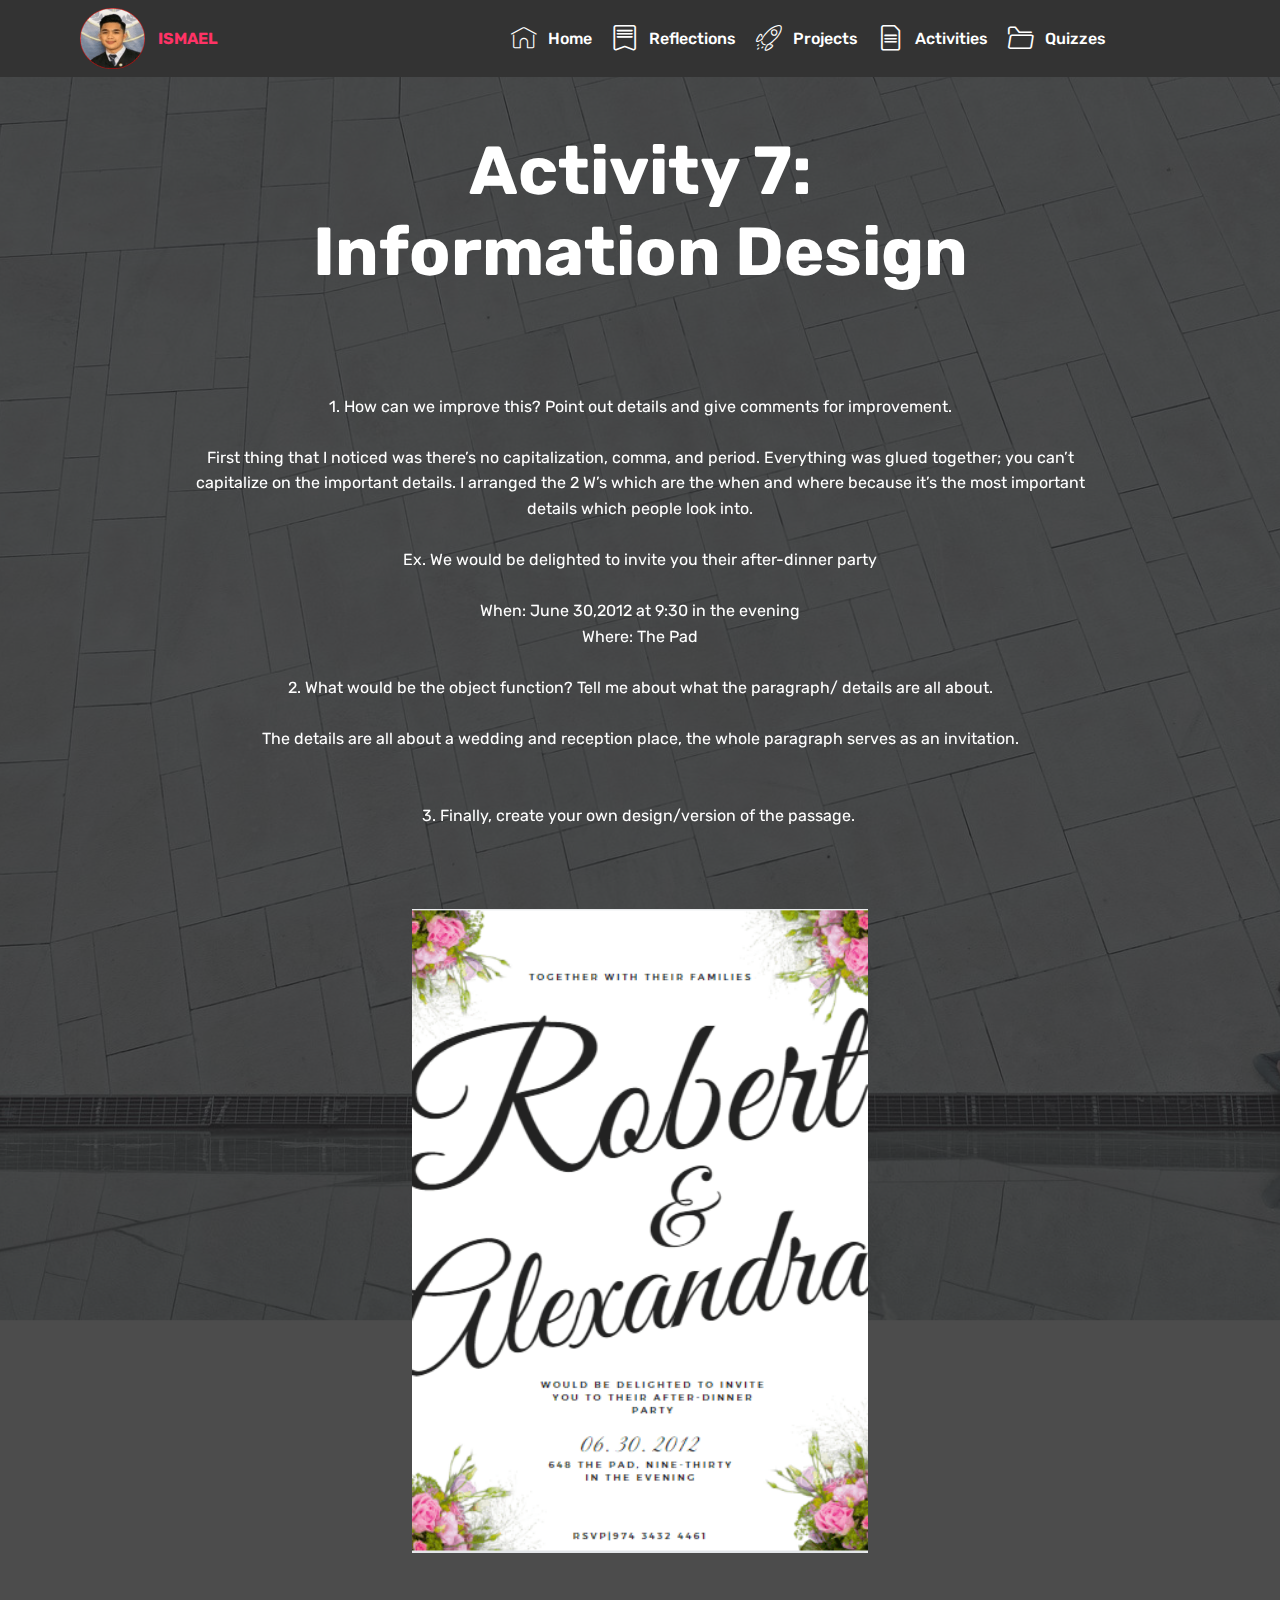
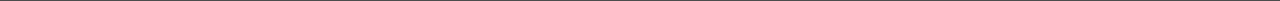
==== page11.html @ 719b0344 "Add files via upload" ====
<!DOCTYPE html>
<html  >
<head>
  <!-- Site made with Mobirise Website Builder v4.10.6, https://mobirise.com -->
  <meta charset="UTF-8">
  <meta http-equiv="X-UA-Compatible" content="IE=edge">
  <meta name="generator" content="Mobirise v4.10.6, mobirise.com">
  <meta name="viewport" content="width=device-width, initial-scale=1, minimum-scale=1">
  <link rel="shortcut icon" href="assets/images/logo-96x90.png" type="image/x-icon">
  <meta name="description" content="Site Generator Description">
  
  <title>Activity 7</title>
  <link rel="stylesheet" href="assets/web/assets/mobirise-icons-bold/mobirise-icons-bold.css">
  <link rel="stylesheet" href="assets/web/assets/mobirise-icons/mobirise-icons.css">
  <link rel="stylesheet" href="assets/tether/tether.min.css">
  <link rel="stylesheet" href="assets/bootstrap/css/bootstrap.min.css">
  <link rel="stylesheet" href="assets/bootstrap/css/bootstrap-grid.min.css">
  <link rel="stylesheet" href="assets/bootstrap/css/bootstrap-reboot.min.css">
  <link rel="stylesheet" href="assets/dropdown/css/style.css">
  <link rel="stylesheet" href="assets/theme/css/style.css">
  <link rel="stylesheet" href="assets/mobirise/css/mbr-additional.css" type="text/css">
  
  
  
</head>
<body>
  <section class="menu cid-qTkzRZLJNu" once="menu" id="menu1-17">

    

    <nav class="navbar navbar-expand beta-menu navbar-dropdown align-items-center navbar-fixed-top navbar-toggleable-sm">
        <button class="navbar-toggler navbar-toggler-right" type="button" data-toggle="collapse" data-target="#navbarSupportedContent" aria-controls="navbarSupportedContent" aria-expanded="false" aria-label="Toggle navigation">
            <div class="hamburger">
                <span></span>
                <span></span>
                <span></span>
                <span></span>
            </div>
        </button>
        <div class="menu-logo">
            <div class="navbar-brand">
                <span class="navbar-logo">
                    <a href="index.html">
                         <img src="assets/images/logo-96x90.png" alt="Mobirise" title="" style="height: 3.8rem;">
                    </a>
                </span>
                <span class="navbar-caption-wrap"><a class="navbar-caption text-secondary display-4" href="index.html">ISMAEL</a></span>
            </div>
        </div>
        <div class="collapse navbar-collapse" id="navbarSupportedContent">
            <ul class="navbar-nav nav-dropdown nav-right" data-app-modern-menu="true"><li class="nav-item">
                    <a class="nav-link link text-white display-4" href="index.html">
                        <span class="mbri-home mbr-iconfont mbr-iconfont-btn"></span>Home</a>
                </li>
                <li class="nav-item"><a class="nav-link link text-white display-4" href="page2.html"><span class="mbrib-bookmark mbr-iconfont mbr-iconfont-btn"></span>
                        Reflections<br></a></li><li class="nav-item"><a class="nav-link link text-white display-4" href="page4.html"><span class="mbri-rocket mbr-iconfont mbr-iconfont-btn"></span>Projects<br></a></li><li class="nav-item">
                    <a class="nav-link link text-white display-4" href="page3.html"><span class="mbrib-file mbr-iconfont mbr-iconfont-btn"></span>
                        Activities</a>
                </li><li class="nav-item"><a class="nav-link link text-white display-4" href="page13.html"><span class="mbrib-opened-folder mbr-iconfont mbr-iconfont-btn"></span>Quizzes &nbsp; &nbsp; &nbsp; &nbsp; &nbsp; &nbsp; &nbsp; &nbsp; &nbsp; &nbsp;&nbsp;</a></li></ul>
            
        </div>
    </nav>
</section>

<section class="engine"><a href="https://mobirise.info/v">free html templates</a></section><section class="header4 cid-rCfyIBJgr8 mbr-fullscreen mbr-parallax-background" id="header4-1o">

    

    <div class="mbr-overlay" style="opacity: 0.8; background-color: rgb(35, 35, 35);">
    </div>

    <div class="container">
        <div class="row justify-content-md-center">
            <div class="media-content col-md-10">
                <h1 class="mbr-section-title align-center mbr-white pb-3 mbr-bold mbr-fonts-style display-1">
                    <br>Activity 7:<br>Information Design</h1>
                
                <div class="mbr-text align-center mbr-white pb-3">
                    <p class="mbr-text mbr-fonts-style display-7"><br><br><br>1.	How can we improve this? Point out details and give comments for improvement.
<br>
<br>First thing that I noticed was there’s no capitalization, comma, and period. Everything was glued together; you can’t capitalize on the important details.  I arranged the 2 W’s which are the when and where because it’s the most important details which people look into.
<br>
<br>Ex. We would be delighted to invite you their after-dinner party
<br>
<br>When: June 30,2012 at 9:30 in the evening
<br>Where: The Pad 
<br><br>2.	What would be the object function? Tell me about what the paragraph/ details are all about.
<br>
<br>The details are all about a wedding and reception place, the whole paragraph serves as an invitation. 
<br>
<br>
<br>3.	Finally, create your own design/version of the passage.&nbsp;<br></p>
                </div>
                
            </div>
            <div class="mbr-figure pt-5">
                <img src="assets/images/dasdasdasdas-359x507.png" alt="Mobirise" title="" style="width: 40%;">
            </div>
        </div>
    </div>
</section>


  <script src="assets/web/assets/jquery/jquery.min.js"></script>
  <script src="assets/tether/tether.min.js"></script>
  <script src="assets/popper/popper.min.js"></script>
  <script src="assets/bootstrap/js/bootstrap.min.js"></script>
  <script src="assets/dropdown/js/nav-dropdown.js"></script>
  <script src="assets/dropdown/js/navbar-dropdown.js"></script>
  <script src="assets/touchswipe/jquery.touch-swipe.min.js"></script>
  <script src="assets/parallax/jarallax.min.js"></script>
  <script src="assets/smoothscroll/smooth-scroll.js"></script>
  <script src="assets/theme/js/script.js"></script>
  
  
</body>
</html>
---- assets/web/assets/mobirise-icons-bold/mobirise-icons-bold.css ----
@font-face {
  font-family: 'mobirise-icons-bold';
  src:  url('mobirise-icons-bold.eot?m1l4yr');
  src:  url('mobirise-icons-bold.eot?m1l4yr#iefix') format('embedded-opentype'),
    url('mobirise-icons-bold.ttf?m1l4yr') format('truetype'),
    url('mobirise-icons-bold.woff?m1l4yr') format('woff'),
    url('mobirise-icons-bold.svg?m1l4yr#mobirise-icons-bold') format('svg');
  font-weight: normal;
  font-style: normal;
}

[class^="mbrib-"], [class*="mbrib-"] {
  /* use !important to prevent issues with browser extensions that change fonts */
  font-family: 'mobirise-icons-bold' !important;
  speak: none;
  font-style: normal;
  font-weight: normal;
  font-variant: normal;
  text-transform: none;
  line-height: 1;

  /* Better Font Rendering =========== */
  -webkit-font-smoothing: antialiased;
  -moz-osx-font-smoothing: grayscale;
}

.mbrib-add-submenu:before {
  content: "\e900";
}
.mbrib-alert:before {
  content: "\e901";
}
.mbrib-align-center:before {
  content: "\e902";
}
.mbrib-align-justify:before {
  content: "\e903";
}
.mbrib-align-left:before {
  content: "\e904";
}
.mbrib-align-right:before {
  content: "\e905";
}
.mbrib-android:before {
  content: "\e906";
}
.mbrib-apple:before {
  content: "\e907";
}
.mbrib-arrow-down:before {
  content: "\e908";
}
.mbrib-arrow-next:before {
  content: "\e909";
}
.mbrib-arrow-prev:before {
  content: "\e90a";
}
.mbrib-arrow-up:before {
  content: "\e90b";
}
.mbrib-bold:before {
  content: "\e90c";
}
.mbrib-bookmark:before {
  content: "\e90d";
}
.mbrib-bootstrap:before {
  content: "\e90e";
}
.mbrib-briefcase:before {
  content: "\e90f";
}
.mbrib-browse:before {
  content: "\e910";
}
.mbrib-bulleted-list:before {
  content: "\e911";
}
.mbrib-calendar:before {
  content: "\e912";
}
.mbrib-camera:before {
  content: "\e913";
}
.mbrib-cart-add:before {
  content: "\e914";
}
.mbrib-cart-full:before {
  content: "\e915";
}
.mbrib-cash:before {
  content: "\e916";
}
.mbrib-change-style:before {
  content: "\e917";
}
.mbrib-chat:before {
  content: "\e918";
}
.mbrib-clock:before {
  content: "\e919";
}
.mbrib-close:before {
  content: "\e91a";
}
.mbrib-cloud:before {
  content: "\e91b";
}
.mbrib-code:before {
  content: "\e91c";
}
.mbrib-contact-form:before {
  content: "\e91d";
}
.mbrib-credit-card:before {
  content: "\e91e";
}
.mbrib-cursor-click:before {
  content: "\e91f";
}
.mbrib-cust-feedback:before {
  content: "\e920";
}
.mbrib-database:before {
  content: "\e921";
}
.mbrib-delivery:before {
  content: "\e922";
}
.mbrib-desktop:before {
  content: "\e923";
}
.mbrib-devices:before {
  content: "\e924";
}
.mbrib-down:before {
  content: "\e925";
}
.mbrib-download:before {
  content: "\e926";
}
.mbrib-drag-n-drop:before {
  content: "\e927";
}
.mbrib-drag-n-drop2:before {
  content: "\e928";
}
.mbrib-edit:before {
  content: "\e929";
}
.mbrib-edit2:before {
  content: "\e92a";
}
.mbrib-error:before {
  content: "\e92b";
}
.mbrib-extension:before {
  content: "\e92c";
}
.mbrib-features:before {
  content: "\e92d";
}
.mbrib-file:before {
  content: "\e92e";
}
.mbrib-flag:before {
  content: "\e92f";
}
.mbrib-folder:before {
  content: "\e930";
}
.mbrib-gift:before {
  content: "\e931";
}
.mbrib-github:before {
  content: "\e932";
}
.mbrib-globe-2:before {
  content: "\e933";
}
.mbrib-globe:before {
  content: "\e934";
}
.mbrib-growing-chart:before {
  content: "\e935";
}
.mbrib-hearth:before {
  content: "\e936";
}
.mbrib-help:before {
  content: "\e937";
}
.mbrib-home:before {
  content: "\e938";
}
.mbrib-hot-cup:before {
  content: "\e939";
}
.mbrib-idea:before {
  content: "\e93a";
}
.mbrib-image-gallery:before {
  content: "\e93b";
}
.mbrib-image-slider:before {
  content: "\e93c";
}
.mbrib-info:before {
  content: "\e93d";
}
.mbrib-italic:before {
  content: "\e93e";
}
.mbrib-key:before {
  content: "\e93f";
}
.mbrib-laptop:before {
  content: "\e940";
}
.mbrib-layers:before {
  content: "\e941";
}
.mbrib-left-right:before {
  content: "\e942";
}
.mbrib-left:before {
  content: "\e943";
}
.mbrib-letter:before {
  content: "\e944";
}
.mbrib-like:before {
  content: "\e945";
}
.mbrib-link:before {
  content: "\e946";
}
.mbrib-lock:before {
  content: "\e947";
}
.mbrib-login:before {
  content: "\e948";
}
.mbrib-logout:before {
  content: "\e949";
}
.mbrib-magic-stick:before {
  content: "\e94a";
}
.mbrib-map-pin:before {
  content: "\e94b";
}
.mbrib-menu:before {
  content: "\e94c";
}
.mbrib-mobile:before {
  content: "\e94d";
}
.mbrib-mobile2:before {
  content: "\e94e";
}
.mbrib-mobirise:before {
  content: "\e94f";
}
.mbrib-more-horizontal:before {
  content: "\e950";
}
.mbrib-more-vertical:before {
  content: "\e951";
}
.mbrib-music:before {
  content: "\e952";
}
.mbrib-new-file:before {
  content: "\e953";
}
.mbrib-numbered-list:before {
  content: "\e954";
}
.mbrib-opened-folder:before {
  content: "\e955";
}
.mbrib-pages:before {
  content: "\e956";
}
.mbrib-paper-plane:before {
  content: "\e957";
}
.mbrib-paperclip:before {
  content: "\e958";
}
.mbrib-photo:before {
  content: "\e959";
}
.mbrib-photos:before {
  content: "\e95a";
}
.mbrib-pin:before {
  content: "\e95b";
}
.mbrib-play:before {
  content: "\e95c";
}
.mbrib-plus:before {
  content: "\e95d";
}
.mbrib-preview:before {
  content: "\e95e";
}
.mbrib-print:before {
  content: "\e95f";
}
.mbrib-protect:before {
  content: "\e960";
}
.mbrib-question:before {
  content: "\e961";
}
.mbrib-quote-left:before {
  content: "\e962";
}
.mbrib-quote-right:before {
  content: "\e963";
}
.mbrib-redo:before {
  content: "\e964";
}
.mbrib-refresh:before {
  content: "\e965";
}
.mbrib-responsive:before {
  content: "\e966";
}
.mbrib-right:before {
  content: "\e967";
}
.mbrib-rocket:before {
  content: "\e968";
}
.mbrib-sad-face:before {
  content: "\e969";
}
.mbrib-sale:before {
  content: "\e96a";
}
.mbrib-save:before {
  content: "\e96b";
}
.mbrib-search:before {
  content: "\e96c";
}
.mbrib-setting:before {
  content: "\e96d";
}
.mbrib-setting2:before {
  content: "\e96e";
}
.mbrib-setting3:before {
  content: "\e96f";
}
.mbrib-share:before {
  content: "\e970";
}
.mbrib-shopping-bag:before {
  content: "\e971";
}
.mbrib-shopping-basket:before {
  content: "\e972";
}
.mbrib-shopping-cart:before {
  content: "\e973";
}
.mbrib-sites:before {
  content: "\e974";
}
.mbrib-smile-face:before {
  content: "\e975";
}
.mbrib-speed:before {
  content: "\e976";
}
.mbrib-star:before {
  content: "\e977";
}
.mbrib-success:before {
  content: "\e978";
}
.mbrib-sun:before {
  content: "\e979";
}
.mbrib-sun2:before {
  content: "\e97a";
}
.mbrib-tablet-vertical:before {
  content: "\e97b";
}
.mbrib-tablet:before {
  content: "\e97c";
}
.mbrib-target:before {
  content: "\e97d";
}
.mbrib-timer:before {
  content: "\e97e";
}
.mbrib-to-ftp:before {
  content: "\e97f";
}
.mbrib-to-local-drive:before {
  content: "\e980";
}
.mbrib-touch-swipe:before {
  content: "\e981";
}
.mbrib-touch:before {
  content: "\e982";
}
.mbrib-trash:before {
  content: "\e983";
}
.mbrib-underline:before {
  content: "\e984";
}
.mbrib-undo:before {
  content: "\e985";
}
.mbrib-unlink:before {
  content: "\e986";
}
.mbrib-unlock:before {
  content: "\e987";
}
.mbrib-up-down:before {
  content: "\e988";
}
.mbrib-up:before {
  content: "\e989";
}
.mbrib-update:before {
  content: "\e98a";
}
.mbrib-upload:before {
  content: "\e98b";
}
.mbrib-user:before {
  content: "\e98c";
}
.mbrib-user2:before {
  content: "\e98d";
}
.mbrib-users:before {
  content: "\e98e";
}
.mbrib-video-play:before {
  content: "\e98f";
}
.mbrib-video:before {
  content: "\e990";
}
.mbrib-watch:before {
  content: "\e991";
}
.mbrib-website-theme:before {
  content: "\e992";
}
.mbrib-wifi:before {
  content: "\e993";
}
.mbrib-windows:before {
  content: "\e994";
}
.mbrib-zoom-out:before {
  content: "\e995";
}
---- assets/web/assets/mobirise-icons/mobirise-icons.css ----
@font-face {
  font-family: 'MobiriseIcons';
  src:  url('mobirise-icons.eot?spat4u');
  src:  url('mobirise-icons.eot?spat4u#iefix') format('embedded-opentype'),
    url('mobirise-icons.ttf?spat4u') format('truetype'),
    url('mobirise-icons.woff?spat4u') format('woff'),
    url('mobirise-icons.svg?spat4u#MobiriseIcons') format('svg');
  font-weight: normal;
  font-style: normal;
}

[class^="mbri-"], [class*=" mbri-"] {
  /* use !important to prevent issues with browser extensions that change fonts */
  font-family: MobiriseIcons !important;
  speak: none;
  font-style: normal;
  font-weight: normal;
  font-variant: normal;
  text-transform: none;
  line-height: 1;

  /* Better Font Rendering =========== */
  -webkit-font-smoothing: antialiased;
  -moz-osx-font-smoothing: grayscale;
}

.mbri-add-submenu:before {
  content: "\e900";
}
.mbri-alert:before {
  content: "\e901";
}
.mbri-align-center:before {
  content: "\e902";
}
.mbri-align-justify:before {
  content: "\e903";
}
.mbri-align-left:before {
  content: "\e904";
}
.mbri-align-right:before {
  content: "\e905";
}
.mbri-android:before {
  content: "\e906";
}
.mbri-apple:before {
  content: "\e907";
}
.mbri-arrow-down:before {
  content: "\e908";
}
.mbri-arrow-next:before {
  content: "\e909";
}
.mbri-arrow-prev:before {
  content: "\e90a";
}
.mbri-arrow-up:before {
  content: "\e90b";
}
.mbri-bold:before {
  content: "\e90c";
}
.mbri-bookmark:before {
  content: "\e90d";
}
.mbri-bootstrap:before {
  content: "\e90e";
}
.mbri-briefcase:before {
  content: "\e90f";
}
.mbri-browse:before {
  content: "\e910";
}
.mbri-bulleted-list:before {
  content: "\e911";
}
.mbri-calendar:before {
  content: "\e912";
}
.mbri-camera:before {
  content: "\e913";
}
.mbri-cart-add:before {
  content: "\e914";
}
.mbri-cart-full:before {
  content: "\e915";
}
.mbri-cash:before {
  content: "\e916";
}
.mbri-change-style:before {
  content: "\e917";
}
.mbri-chat:before {
  content: "\e918";
}
.mbri-clock:before {
  content: "\e919";
}
.mbri-close:before {
  content: "\e91a";
}
.mbri-cloud:before {
  content: "\e91b";
}
.mbri-code:before {
  content: "\e91c";
}
.mbri-contact-form:before {
  content: "\e91d";
}
.mbri-credit-card:before {
  content: "\e91e";
}
.mbri-cursor-click:before {
  content: "\e91f";
}
.mbri-cust-feedback:before {
  content: "\e920";
}
.mbri-database:before {
  content: "\e921";
}
.mbri-delivery:before {
  content: "\e922";
}
.mbri-desktop:before {
  content: "\e923";
}
.mbri-devices:before {
  content: "\e924";
}
.mbri-down:before {
  content: "\e925";
}
.mbri-download:before {
  content: "\e989";
}
.mbri-drag-n-drop:before {
  content: "\e927";
}
.mbri-drag-n-drop2:before {
  content: "\e928";
}
.mbri-edit:before {
  content: "\e929";
}
.mbri-edit2:before {
  content: "\e92a";
}
.mbri-error:before {
  content: "\e92b";
}
.mbri-extension:before {
  content: "\e92c";
}
.mbri-features:before {
  content: "\e92d";
}
.mbri-file:before {
  content: "\e92e";
}
.mbri-flag:before {
  content: "\e92f";
}
.mbri-folder:before {
  content: "\e930";
}
.mbri-gift:before {
  content: "\e931";
}
.mbri-github:before {
  content: "\e932";
}
.mbri-globe:before {
  content: "\e933";
}
.mbri-globe-2:before {
  content: "\e934";
}
.mbri-growing-chart:before {
  content: "\e935";
}
.mbri-hearth:before {
  content: "\e936";
}
.mbri-help:before {
  content: "\e937";
}
.mbri-home:before {
  content: "\e938";
}
.mbri-hot-cup:before {
  content: "\e939";
}
.mbri-idea:before {
  content: "\e93a";
}
.mbri-image-gallery:before {
  content: "\e93b";
}
.mbri-image-slider:before {
  content: "\e93c";
}
.mbri-info:before {
  content: "\e93d";
}
.mbri-italic:before {
  content: "\e93e";
}
.mbri-key:before {
  content: "\e93f";
}
.mbri-laptop:before {
  content: "\e940";
}
.mbri-layers:before {
  content: "\e941";
}
.mbri-left-right:before {
  content: "\e942";
}
.mbri-left:before {
  content: "\e943";
}
.mbri-letter:before {
  content: "\e944";
}
.mbri-like:before {
  content: "\e945";
}
.mbri-link:before {
  content: "\e946";
}
.mbri-lock:before {
  content: "\e947";
}
.mbri-login:before {
  content: "\e948";
}
.mbri-logout:before {
  content: "\e949";
}
.mbri-magic-stick:before {
  content: "\e94a";
}
.mbri-map-pin:before {
  content: "\e94b";
}
.mbri-menu:before {
  content: "\e94c";
}
.mbri-mobile:before {
  content: "\e94d";
}
.mbri-mobile2:before {
  content: "\e94e";
}
.mbri-mobirise:before {
  content: "\e94f";
}
.mbri-more-horizontal:before {
  content: "\e950";
}
.mbri-more-vertical:before {
  content: "\e951";
}
.mbri-music:before {
  content: "\e952";
}
.mbri-new-file:before {
  content: "\e953";
}
.mbri-numbered-list:before {
  content: "\e954";
}
.mbri-opened-folder:before {
  content: "\e955";
}
.mbri-pages:before {
  content: "\e956";
}
.mbri-paper-plane:before {
  content: "\e957";
}
.mbri-paperclip:before {
  content: "\e958";
}
.mbri-photo:before {
  content: "\e959";
}
.mbri-photos:before {
  content: "\e95a";
}
.mbri-pin:before {
  content: "\e95b";
}
.mbri-play:before {
  content: "\e95c";
}
.mbri-plus:before {
  content: "\e95d";
}
.mbri-preview:before {
  content: "\e95e";
}
.mbri-print:before {
  content: "\e95f";
}
.mbri-protect:before {
  content: "\e960";
}
.mbri-question:before {
  content: "\e961";
}
.mbri-quote-left:before {
  content: "\e962";
}
.mbri-quote-right:before {
  content: "\e963";
}
.mbri-refresh:before {
  content: "\e964";
}
.mbri-responsive:before {
  content: "\e965";
}
.mbri-right:before {
  content: "\e966";
}
.mbri-rocket:before {
  content: "\e967";
}
.mbri-sad-face:before {
  content: "\e968";
}
.mbri-sale:before {
  content: "\e969";
}
.mbri-save:before {
  content: "\e96a";
}
.mbri-search:before {
  content: "\e96b";
}
.mbri-setting:before {
  content: "\e96c";
}
.mbri-setting2:before {
  content: "\e96d";
}
.mbri-setting3:before {
  content: "\e96e";
}
.mbri-share:before {
  content: "\e96f";
}
.mbri-shopping-bag:before {
  content: "\e970";
}
.mbri-shopping-basket:before {
  content: "\e971";
}
.mbri-shopping-cart:before {
  content: "\e972";
}
.mbri-sites:before {
  content: "\e973";
}
.mbri-smile-face:before {
  content: "\e974";
}
.mbri-speed:before {
  content: "\e975";
}
.mbri-star:before {
  content: "\e976";
}
.mbri-success:before {
  content: "\e977";
}
.mbri-sun:before {
  content: "\e978";
}
.mbri-sun2:before {
  content: "\e979";
}
.mbri-tablet:before {
  content: "\e97a";
}
.mbri-tablet-vertical:before {
  content: "\e97b";
}
.mbri-target:before {
  content: "\e97c";
}
.mbri-timer:before {
  content: "\e97d";
}
.mbri-to-ftp:before {
  content: "\e97e";
}
.mbri-to-local-drive:before {
  content: "\e97f";
}
.mbri-touch-swipe:before {
  content: "\e980";
}
.mbri-touch:before {
  content: "\e981";
}
.mbri-trash:before {
  content: "\e982";
}
.mbri-underline:before {
  content: "\e983";
}
.mbri-unlink:before {
  content: "\e984";
}
.mbri-unlock:before {
  content: "\e985";
}
.mbri-up-down:before {
  content: "\e986";
}
.mbri-up:before {
  content: "\e987";
}
.mbri-update:before {
  content: "\e988";
}
.mbri-upload:before {
 content: "\e926"; 
}
.mbri-user:before {
  content: "\e98a";
}
.mbri-user2:before {
  content: "\e98b";
}
.mbri-users:before {
  content: "\e98c";
}
.mbri-video:before {
  content: "\e98d";
}
.mbri-video-play:before {
  content: "\e98e";
}
.mbri-watch:before {
  content: "\e98f";
}
.mbri-website-theme:before {
  content: "\e990";
}
.mbri-wifi:before {
  content: "\e991";
}
.mbri-windows:before {
  content: "\e992";
}
.mbri-zoom-out:before {
  content: "\e993";
}
.mbri-redo:before {
  content: "\e994";
}
.mbri-undo:before {
  content: "\e995";
}
---- assets/dropdown/css/style.css ----
.navbar-dropdown {
  left: 0;
  padding: 0;
  position: absolute;
  right: 0;
  top: 0;
  transition: all 0.45s ease;
  z-index: 1030;
  background: #282828; }
  .navbar-dropdown .navbar-logo {
    margin-right: 0.8rem;
    transition: margin 0.3s ease-in-out;
    vertical-align: middle; }
    .navbar-dropdown .navbar-logo img {
      height: 3.125rem;
      transition: all 0.3s ease-in-out; }
    .navbar-dropdown .navbar-logo.mbr-iconfont {
      font-size: 3.125rem;
      line-height: 3.125rem; }
  .navbar-dropdown .navbar-caption {
    font-weight: 700;
    white-space: normal;
    vertical-align: -4px;
    line-height: 3.125rem !important; }
    .navbar-dropdown .navbar-caption, .navbar-dropdown .navbar-caption:hover {
      color: inherit;
      text-decoration: none; }
  .navbar-dropdown .mbr-iconfont + .navbar-caption {
    vertical-align: -1px; }
  .navbar-dropdown.navbar-fixed-top {
    position: fixed; }
  .navbar-dropdown .navbar-brand span {
    vertical-align: -4px; }
  .navbar-dropdown.bg-color.transparent {
    background: none; }
  .navbar-dropdown.navbar-short .navbar-brand {
    padding: 0.625rem 0; }
    .navbar-dropdown.navbar-short .navbar-brand span {
      vertical-align: -1px; }
  .navbar-dropdown.navbar-short .navbar-caption {
    line-height: 2.375rem !important;
    vertical-align: -2px; }
  .navbar-dropdown.navbar-short .navbar-logo {
    margin-right: 0.5rem; }
    .navbar-dropdown.navbar-short .navbar-logo img {
      height: 2.375rem; }
    .navbar-dropdown.navbar-short .navbar-logo.mbr-iconfont {
      font-size: 2.375rem;
      line-height: 2.375rem; }
  .navbar-dropdown.navbar-short .mbr-table-cell {
    height: 3.625rem; }
  .navbar-dropdown .navbar-close {
    left: 0.6875rem;
    position: fixed;
    top: 0.75rem;
    z-index: 1000; }
  .navbar-dropdown .hamburger-icon {
    content: "";
    display: inline-block;
    vertical-align: middle;
    width: 16px;
    -webkit-box-shadow: 0 -6px 0 1px #282828,0 0 0 1px #282828,0 6px 0 1px #282828;
    -moz-box-shadow: 0 -6px 0 1px #282828,0 0 0 1px #282828,0 6px 0 1px #282828;
    box-shadow: 0 -6px 0 1px #282828,0 0 0 1px #282828,0 6px 0 1px #282828; }

.dropdown-menu .dropdown-toggle[data-toggle="dropdown-submenu"]::after {
  border-bottom: 0.35em solid transparent;
  border-left: 0.35em solid;
  border-right: 0;
  border-top: 0.35em solid transparent;
  margin-left: 0.3rem; }

.dropdown-menu .dropdown-item:focus {
  outline: 0; }

.nav-dropdown {
  font-size: 0.75rem;
  font-weight: 500;
  height: auto !important; }
  .nav-dropdown .nav-btn {
    padding-left: 1rem; }
  .nav-dropdown .link {
    margin: .667em 1.667em;
    font-weight: 500;
    padding: 0;
    transition: color .2s ease-in-out; }
    .nav-dropdown .link.dropdown-toggle {
      margin-right: 2.583em; }
      .nav-dropdown .link.dropdown-toggle::after {
        margin-left: .25rem;
        border-top: 0.35em solid;
        border-right: 0.35em solid transparent;
        border-left: 0.35em solid transparent;
        border-bottom: 0; }
      .nav-dropdown .link.dropdown-toggle[aria-expanded="true"] {
        margin: 0;
        padding: 0.667em 3.263em  0.667em 1.667em; }
  .nav-dropdown .link::after,
  .nav-dropdown .dropdown-item::after {
    color: inherit; }
  .nav-dropdown .btn {
    font-size: 0.75rem;
    font-weight: 700;
    letter-spacing: 0;
    margin-bottom: 0;
    padding-left: 1.25rem;
    padding-right: 1.25rem; }
  .nav-dropdown .dropdown-menu {
    border-radius: 0;
    border: 0;
    left: 0;
    margin: 0;
    padding-bottom: 1.25rem;
    padding-top: 1.25rem;
    position: relative; }
  .nav-dropdown .dropdown-submenu {
    margin-left: 0.125rem;
    top: 0; }
  .nav-dropdown .dropdown-item {
    font-weight: 500;
    line-height: 2;
    padding: 0.3846em 4.615em 0.3846em 1.5385em;
    position: relative;
    transition: color .2s ease-in-out, background-color .2s ease-in-out; }
    .nav-dropdown .dropdown-item::after {
      margin-top: -0.3077em;
      position: absolute;
      right: 1.1538em;
      top: 50%; }
    .nav-dropdown .dropdown-item:focus, .nav-dropdown .dropdown-item:hover {
      background: none; }

@media (max-width: 767px) {
  .nav-dropdown.navbar-toggleable-sm {
    bottom: 0;
    display: none;
    left: 0;
    overflow-x: hidden;
    position: fixed;
    top: 0;
    transform: translateX(-100%);
    -ms-transform: translateX(-100%);
    -webkit-transform: translateX(-100%);
    width: 18.75rem;
    z-index: 999; } }
.nav-dropdown.navbar-toggleable-xl {
  bottom: 0;
  display: none;
  left: 0;
  overflow-x: hidden;
  position: fixed;
  top: 0;
  transform: translateX(-100%);
  -ms-transform: translateX(-100%);
  -webkit-transform: translateX(-100%);
  width: 18.75rem;
  z-index: 999; }

.nav-dropdown-sm {
  display: block !important;
  overflow-x: hidden;
  overflow: auto;
  padding-top: 3.875rem; }
  .nav-dropdown-sm::after {
    content: "";
    display: block;
    height: 3rem;
    width: 100%; }
  .nav-dropdown-sm.collapse.in ~ .navbar-close {
    display: block !important; }
  .nav-dropdown-sm.collapsing, .nav-dropdown-sm.collapse.in {
    transform: translateX(0);
    -ms-transform: translateX(0);
    -webkit-transform: translateX(0);
    transition: all 0.25s ease-out;
    -webkit-transition: all 0.25s ease-out;
    background: #282828; }
  .nav-dropdown-sm.collapsing[aria-expanded="false"] {
    transform: translateX(-100%);
    -ms-transform: translateX(-100%);
    -webkit-transform: translateX(-100%); }
  .nav-dropdown-sm .nav-item {
    display: block;
    margin-left: 0 !important;
    padding-left: 0; }
  .nav-dropdown-sm .link,
  .nav-dropdown-sm .dropdown-item {
    border-top: 1px dotted rgba(255, 255, 255, 0.1);
    font-size: 0.8125rem;
    line-height: 1.6;
    margin: 0 !important;
    padding: 0.875rem 2.4rem 0.875rem 1.5625rem !important;
    position: relative;
    white-space: normal; }
    .nav-dropdown-sm .link:focus, .nav-dropdown-sm .link:hover,
    .nav-dropdown-sm .dropdown-item:focus,
    .nav-dropdown-sm .dropdown-item:hover {
      background: rgba(0, 0, 0, 0.2) !important;
      color: #c0a375; }
  .nav-dropdown-sm .nav-btn {
    position: relative;
    padding: 1.5625rem 1.5625rem 0 1.5625rem; }
    .nav-dropdown-sm .nav-btn::before {
      border-top: 1px dotted rgba(255, 255, 255, 0.1);
      content: "";
      left: 0;
      position: absolute;
      top: 0;
      width: 100%; }
    .nav-dropdown-sm .nav-btn + .nav-btn {
      padding-top: 0.625rem; }
      .nav-dropdown-sm .nav-btn + .nav-btn::before {
        display: none; }
  .nav-dropdown-sm .btn {
    padding: 0.625rem 0; }
  .nav-dropdown-sm .dropdown-toggle[data-toggle="dropdown-submenu"]::after {
    margin-left: .25rem;
    border-top: 0.35em solid;
    border-right: 0.35em solid transparent;
    border-left: 0.35em solid transparent;
    border-bottom: 0; }
  .nav-dropdown-sm .dropdown-toggle[data-toggle="dropdown-submenu"][aria-expanded="true"]::after {
    border-top: 0;
    border-right: 0.35em solid transparent;
    border-left: 0.35em solid transparent;
    border-bottom: 0.35em solid; }
  .nav-dropdown-sm .dropdown-menu {
    margin: 0;
    padding: 0;
    position: relative;
    top: 0;
    left: 0;
    width: 100%;
    border: 0;
    float: none;
    border-radius: 0;
    background: none; }
  .nav-dropdown-sm .dropdown-submenu {
    left: 100%;
    margin-left: 0.125rem;
    margin-top: -1.25rem;
    top: 0; }

.navbar-toggleable-sm .nav-dropdown .dropdown-menu {
  position: absolute; }

.navbar-toggleable-sm .nav-dropdown .dropdown-submenu {
  left: 100%;
  margin-left: 0.125rem;
  margin-top: -1.25rem;
  top: 0; }

.navbar-toggleable-sm.opened .nav-dropdown .dropdown-menu {
  position: relative; }

.navbar-toggleable-sm.opened .nav-dropdown .dropdown-submenu {
  left: 0;
  margin-left: 00rem;
  margin-top: 0rem;
  top: 0; }

.is-builder .nav-dropdown.collapsing {
  transition: none !important; }

/*# sourceMappingURL=style.css.map */
---- assets/theme/css/style.css ----
/*!
 * Mobirise v4 theme (https://mobirise.com/)
 * Copyright 2017 Mobirise
 */
section {
  background-color: #eeeeee;
}

section,
.container,
.container-fluid {
  position: relative;
  word-wrap: break-word;
}

a.mbr-iconfont:hover {
  text-decoration: none;
}

.article .lead p, .article .lead ul, .article .lead ol, .article .lead pre, .article .lead blockquote {
  margin-bottom: 0;
}

a {
  font-style: normal;
  font-weight: 400;
  cursor: pointer;
}

a, a:hover {
  text-decoration: none;
}

figure {
  margin-bottom: 0;
}

body {
  color: #232323;
}

h1, h2, h3, h4, h5, h6,
.h1, .h2, .h3, .h4, .h5, .h6,
.display-1, .display-2, .display-3, .display-4 {
  line-height: 1;
  word-break: break-word;
  word-wrap: break-word;
}

b, strong {
  font-weight: bold;
}

blockquote {
  padding: 10px 0 10px 20px;
  position: relative;
  border-left: 2px solid;
  border-color: #ff3366;
}

input:-webkit-autofill, input:-webkit-autofill:hover, input:-webkit-autofill:focus, input:-webkit-autofill:active {
  transition-delay: 9999s;
  transition-property: background-color, color;
}

textarea[type="hidden"] {
  display: none;
}

body {
  position: relative;
}

section {
  background-position: 50% 50%;
  background-repeat: no-repeat;
  background-size: cover;
}

section .mbr-background-video,
section .mbr-background-video-preview {
  position: absolute;
  bottom: 0;
  left: 0;
  right: 0;
  top: 0;
}

.hidden {
  visibility: hidden;
}

.mbr-z-index20 {
  z-index: 20;
}

/*! Base colors */
.mbr-white {
  color: #ffffff;
}

.mbr-black {
  color: #000000;
}

.mbr-bg-white {
  background-color: #ffffff;
}

.mbr-bg-black {
  background-color: #000000;
}

/*! Text-aligns */
.align-left {
  text-align: left;
}

.align-center {
  text-align: center;
}

.align-right {
  text-align: right;
}

@media (max-width: 767px) {
  .align-left, .align-center, .align-right, .mbr-section-btn, .mbr-section-title {
    text-align: center;
  }
}

/*! Font-weight  */
.mbr-light {
  font-weight: 300;
}

.mbr-regular {
  font-weight: 400;
}

.mbr-semibold {
  font-weight: 500;
}

.mbr-bold {
  font-weight: 700;
}

/*! Media  */
.media-size-item {
  -webkit-flex: 1 1 auto;
  -moz-flex: 1 1 auto;
  -ms-flex: 1 1 auto;
  -o-flex: 1 1 auto;
  flex: 1 1 auto;
}

.media-content {
  -webkit-flex-basis: 100%;
  flex-basis: 100%;
}

.media-container-row {
  display: -ms-flexbox;
  display: -webkit-flex;
  display: flex;
  -webkit-flex-direction: row;
  -ms-flex-direction: row;
  flex-direction: row;
  -webkit-flex-wrap: wrap;
  -ms-flex-wrap: wrap;
  flex-wrap: wrap;
  -webkit-justify-content: center;
  -ms-flex-pack: center;
  justify-content: center;
  -webkit-align-content: center;
  -ms-flex-line-pack: center;
  align-content: center;
  -webkit-align-items: start;
  -ms-flex-align: start;
  align-items: start;
}

.media-container-row .media-size-item {
  width: 400px;
}

.media-container-column {
  display: -ms-flexbox;
  display: -webkit-flex;
  display: flex;
  -webkit-flex-direction: column;
  -ms-flex-direction: column;
  flex-direction: column;
  -webkit-flex-wrap: wrap;
  -ms-flex-wrap: wrap;
  flex-wrap: wrap;
  -webkit-justify-content: center;
  -ms-flex-pack: center;
  justify-content: center;
  -webkit-align-content: center;
  -ms-flex-line-pack: center;
  align-content: center;
  -webkit-align-items: stretch;
  -ms-flex-align: stretch;
  align-items: stretch;
}

.media-container-column > * {
  width: 100%;
}

@media (min-width: 992px) {
  .media-container-row {
    -webkit-flex-wrap: nowrap;
    -ms-flex-wrap: nowrap;
    flex-wrap: nowrap;
  }
}

figure {
  overflow: hidden;
}

figure[mbr-media-size] {
  transition: width 0.1s;
}

.mbr-figure img, .mbr-figure iframe {
  display: block;
  width: 100%;
}

.card {
  background-color: transparent;
  border: none;
}

.card-box {
  width: 100%;
}

.card-img {
  text-align: center;
  flex-shrink: 0;
  -webkit-flex-shrink: 0;
}

.media {
  max-width: 100%;
  margin: 0 auto;
}

.mbr-figure {
  -ms-flex-item-align: center;
  -ms-grid-row-align: center;
  -webkit-align-self: center;
  align-self: center;
}

.media-container > div {
  max-width: 100%;
}

.mbr-figure img, .card-img img {
  width: 100%;
}

@media (max-width: 991px) {
  .media-size-item {
    width: auto !important;
  }
  .media {
    width: auto;
  }
  .mbr-figure {
    width: 100% !important;
  }
}

/*! Buttons */
.mbr-section-btn {
  margin-left: -.25rem;
  margin-right: -.25rem;
  font-size: 0;
}

nav .mbr-section-btn {
  margin-left: 0rem;
  margin-right: 0rem;
}

/*! Btn icon margin */
.btn .mbr-iconfont, .btn.btn-sm .mbr-iconfont {
  cursor: pointer;
  margin-right: 0.5rem;
}

.btn.btn-md .mbr-iconfont, .btn.btn-md .mbr-iconfont {
  margin-right: 0.8rem;
}

.mbr-regular {
  font-weight: 400;
}

.mbr-semibold {
  font-weight: 500;
}

.mbr-bold {
  font-weight: 700;
}

[type="submit"] {
  -webkit-appearance: none;
}

/*! Full-screen */
.mbr-fullscreen .mbr-overlay {
  min-height: 100vh;
}

.mbr-fullscreen {
  display: flex;
  display: -webkit-flex;
  display: -moz-flex;
  display: -ms-flex;
  display: -o-flex;
  align-items: center;
  -webkit-align-items: center;
  min-height: 100vh;
  padding-top: 3rem;
  padding-bottom: 3rem;
}

/*! Map */
.map {
  height: 25rem;
  position: relative;
}

.map iframe {
  width: 100%;
  height: 100%;
}

/* Form */
.form-asterisk {
  font-family: initial;
  position: absolute;
  top: -2px;
  font-weight: normal;
}

/*! Scroll to top arrow */
.mbr-arrow-up {
  bottom: 25px;
  right: 90px;
  position: fixed;
  text-align: right;
  z-index: 5000;
  color: #ffffff;
  font-size: 32px;
  transform: rotate(180deg);
  -webkit-transform: rotate(180deg);
}

.mbr-arrow-up a {
  background: rgba(0, 0, 0, 0.2);
  border-radius: 3px;
  color: #fff;
  display: inline-block;
  height: 60px;
  width: 60px;
  outline-style: none !important;
  position: relative;
  text-decoration: none;
  transition: all .3s ease-in-out;
  cursor: pointer;
  text-align: center;
}

.mbr-arrow-up a:hover {
  background-color: rgba(0, 0, 0, 0.4);
}

.mbr-arrow-up a i {
  line-height: 60px;
}

.mbr-arrow-up-icon {
  display: block;
  color: #fff;
}

.mbr-arrow-up-icon::before {
  content: "\203a";
  display: inline-block;
  font-family: serif;
  font-size: 32px;
  line-height: 1;
  font-style: normal;
  position: relative;
  top: 6px;
  left: -4px;
  -webkit-transform: rotate(-90deg);
  transform: rotate(-90deg);
}

/*! Arrow Down */
.mbr-arrow {
  position: absolute;
  bottom: 45px;
  left: 50%;
  width: 60px;
  height: 60px;
  cursor: pointer;
  background-color: rgba(80, 80, 80, 0.5);
  border-radius: 50%;
  -webkit-transform: translateX(-50%);
  transform: translateX(-50%);
}

.mbr-arrow > a {
  display: inline-block;
  text-decoration: none;
  outline-style: none;
  -webkit-animation: arrowdown 1.7s ease-in-out infinite;
  animation: arrowdown 1.7s ease-in-out infinite;
}

.mbr-arrow > a > i {
  position: absolute;
  top: -2px;
  left: 15px;
  font-size: 2rem;
}

@keyframes arrowdown {
  0% {
    transform: translateY(0px);
    -webkit-transform: translateY(0px);
  }
  50% {
    transform: translateY(-5px);
    -webkit-transform: translateY(-5px);
  }
  100% {
    transform: translateY(0px);
    -webkit-transform: translateY(0px);
  }
}

@-webkit-keyframes arrowdown {
  0% {
    transform: translateY(0px);
    -webkit-transform: translateY(0px);
  }
  50% {
    transform: translateY(-5px);
    -webkit-transform: translateY(-5px);
  }
  100% {
    transform: translateY(0px);
    -webkit-transform: translateY(0px);
  }
}

@media (max-width: 500px) {
  .mbr-arrow-up {
    left: 50%;
    right: auto;
    transform: translateX(-50%) rotate(180deg);
    -webkit-transform: translateX(-50%) rotate(180deg);
  }
}

/*Gradients animation*/
@keyframes gradient-animation {
  from {
    background-position: 0% 100%;
    animation-timing-function: ease-in-out;
  }
  to {
    background-position: 100% 0%;
    animation-timing-function: ease-in-out;
  }
}

@-webkit-keyframes gradient-animation {
  from {
    background-position: 0% 100%;
    animation-timing-function: ease-in-out;
  }
  to {
    background-position: 100% 0%;
    animation-timing-function: ease-in-out;
  }
}

.bg-gradient {
  background-size: 200% 200%;
  animation: gradient-animation 5s infinite alternate;
  -webkit-animation: gradient-animation 5s infinite alternate;
}

.menu .navbar-brand {
  display: -webkit-flex;
}

.menu .navbar-brand span {
  display: flex;
  display: -webkit-flex;
}

.menu .navbar-brand .navbar-caption-wrap {
  display: -webkit-flex;
}

.menu .navbar-brand .navbar-logo img {
  display: -webkit-flex;
}

@media (min-width: 768px) and (max-width: 1023px) {
  .menu .navbar-toggleable-sm .navbar-nav {
    display: -webkit-box;
    display: -webkit-flex;
    display: -ms-flexbox;
  }
}

@media (max-width: 1023px) {
  .menu .navbar-collapse {
    max-height: 93.5vh;
  }
  .menu .navbar-collapse.show {
    overflow: auto;
  }
}

@media (min-width: 1024px) {
  .menu .navbar-nav.nav-dropdown {
    display: -webkit-flex;
  }
  .menu .navbar-toggleable-sm .navbar-collapse {
    display: -webkit-flex !important;
  }
  .menu .collapsed .navbar-collapse {
    max-height: 93.5vh;
  }
  .menu .collapsed .navbar-collapse.show {
    overflow: auto;
  }
}

@media (max-width: 767px) {
  .menu .navbar-collapse {
    max-height: 80vh;
  }
}

.navbar {
  display: -webkit-flex;
  -webkit-flex-wrap: wrap;
  -webkit-align-items: center;
  -webkit-justify-content: space-between;
}

.navbar-collapse {
  -webkit-flex-basis: 100%;
  -webkit-flex-grow: 1;
  -webkit-align-items: center;
}

.nav-dropdown .link {
  padding: .667em 1.667em !important;
  margin: 0 !important;
}

.nav {
  display: -webkit-flex;
  -webkit-flex-wrap: wrap;
}

.row {
  display: -webkit-flex;
  -webkit-flex-wrap: wrap;
}

.justify-content-center {
  -webkit-justify-content: center;
}

.form-inline {
  display: -webkit-flex;
  -webkit-flex-flow: row wrap;
  -webkit-align-items: center;
}

.card-wrapper {
  -webkit-flex: 1;
}

.carousel-control {
  z-index: 10;
  display: -webkit-flex;
  -webkit-align-items: center;
  -webkit-justify-content: center;
}

.carousel-controls {
  display: -webkit-flex;
}

.media {
  display: -webkit-flex;
}

.form-group:focus {
  outline: none;
}

.jq-selectbox__select {
  padding: 1.07em .5em;
  position: absolute;
  top: 0;
  left: 0;
  width: 100%;
}

.jq-selectbox__dropdown {
  position: absolute;
  top: 100% !important;
  left: 0 !important;
  width: 100% !important;
}

.jq-selectbox__trigger-arrow {
  transform: translateY(-50%);
}

.jq-selectbox li {
  padding: 1.07em .5em;
}

input[type="range"] {
  padding-left: 0 !important;
  padding-right: 0 !important;
}

.modal-dialog, .modal-content {
  height: 100%;
}

.modal-dialog .carousel-inner {
  height: 100%;
  height: -webkit-fill-available;
  height: fill-available;
}

.carousel-item {
  text-align: center;
}

.carousel-item img {
  margin: auto;
}
.engine {
	position: absolute;
	text-indent: -2400px;
	text-align: center;
	padding: 0;
	top: 0;
	left: -2400px;
}
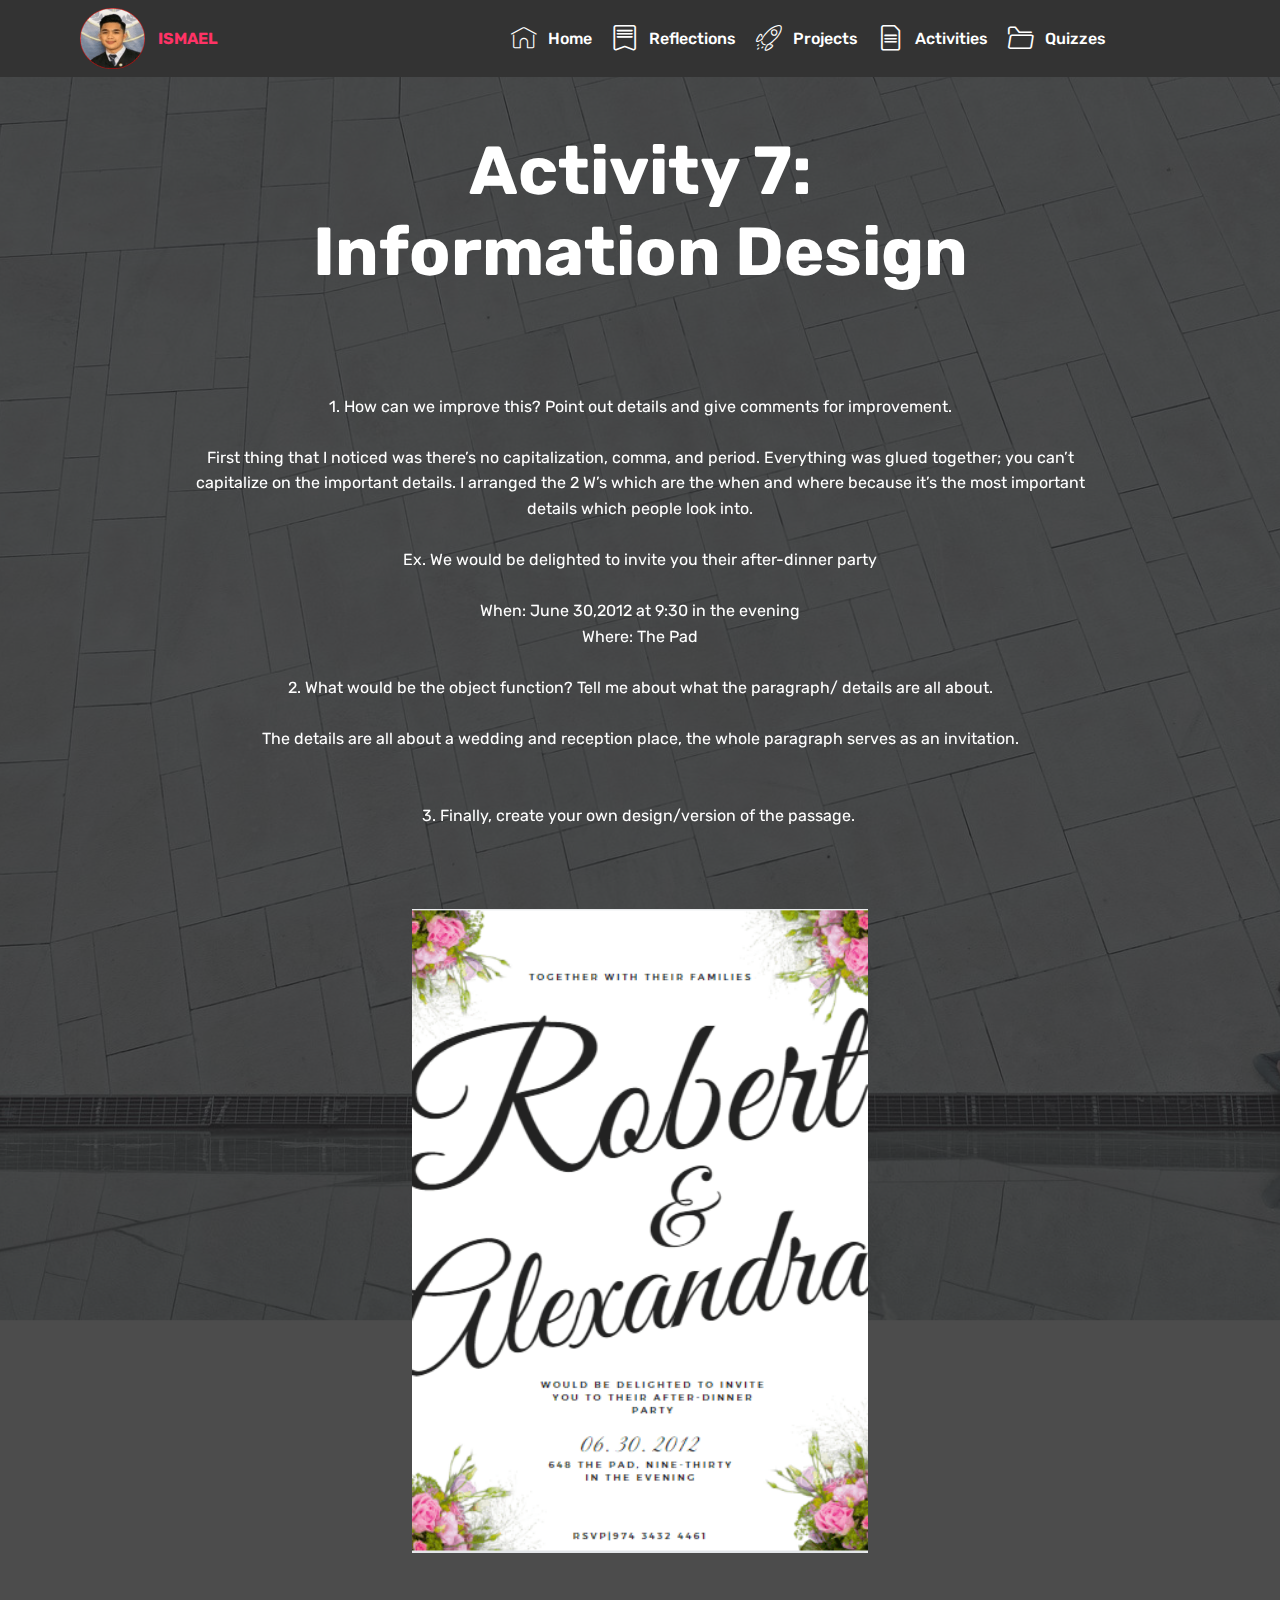
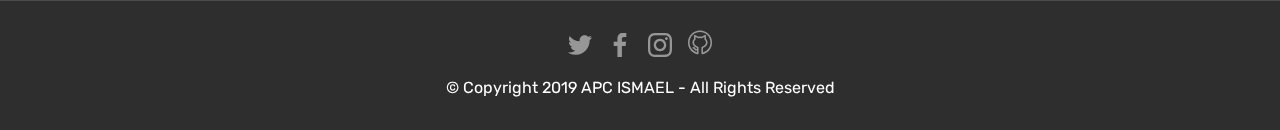
==== commit 4180488b: "Add files via upload" ====
--- a/page11.html
+++ b/page11.html
@@ -16,6 +16,7 @@
   <link rel="stylesheet" href="assets/bootstrap/css/bootstrap.min.css">
   <link rel="stylesheet" href="assets/bootstrap/css/bootstrap-grid.min.css">
   <link rel="stylesheet" href="assets/bootstrap/css/bootstrap-reboot.min.css">
+  <link rel="stylesheet" href="assets/socicon/css/styles.css">
   <link rel="stylesheet" href="assets/dropdown/css/style.css">
   <link rel="stylesheet" href="assets/theme/css/style.css">
   <link rel="stylesheet" href="assets/mobirise/css/mbr-additional.css" type="text/css">
@@ -62,7 +63,7 @@
     </nav>
 </section>
 
-<section class="engine"><a href="https://mobirise.info/v">free html templates</a></section><section class="header4 cid-rCfyIBJgr8 mbr-fullscreen mbr-parallax-background" id="header4-1o">
+<section class="engine"><a href="https://mobirise.info/p">web templates free download</a></section><section class="header4 cid-rCfyIBJgr8 mbr-fullscreen mbr-parallax-background" id="header4-1o">
 
     
 
@@ -100,16 +101,60 @@
     </div>
 </section>
 
+<section once="footers" class="cid-rCl80cvEwY" id="footer7-2g">
+
+    
+
+    
+
+    <div class="container">
+        <div class="media-container-row align-center mbr-white">
+            
+            <div class="row social-row">
+                <div class="social-list align-right pb-2">
+                    
+                    
+                    
+                    
+                    
+                    
+                <div class="soc-item">
+                        <a href="https://twitter.com/ish_ebrada" target="_blank">
+                            <span class="mbr-iconfont mbr-iconfont-social socicon-twitter socicon"></span>
+                        </a>
+                    </div><div class="soc-item">
+                        <a href="https://www.facebook.com/ishmaelebrada?ref=bookmarks" target="_blank">
+                            <span class="mbr-iconfont mbr-iconfont-social socicon-facebook socicon"></span>
+                        </a>
+                    </div><div class="soc-item">
+                        <a href="https://www.instagram.com/ishebrada/" target="_blank">
+                            <span class="mbr-iconfont mbr-iconfont-social socicon-instagram socicon"></span>
+                        </a>
+                    </div><div class="soc-item">
+                        <a href="https://github.com/iaebrada/lab1" target="_blank">
+                            <span class="mbr-iconfont mbr-iconfont-social mbrib-github"></span>
+                        </a>
+                    </div></div>
+            </div>
+            <div class="row row-copirayt">
+                <p class="mbr-text mb-0 mbr-fonts-style mbr-white align-center display-7">
+                    © Copyright 2019 APC ISMAEL - All Rights Reserved
+                </p>
+            </div>
+        </div>
+    </div>
+</section>
+
 
   <script src="assets/web/assets/jquery/jquery.min.js"></script>
+  <script src="assets/popper/popper.min.js"></script>
   <script src="assets/tether/tether.min.js"></script>
-  <script src="assets/popper/popper.min.js"></script>
   <script src="assets/bootstrap/js/bootstrap.min.js"></script>
-  <script src="assets/dropdown/js/nav-dropdown.js"></script>
-  <script src="assets/dropdown/js/navbar-dropdown.js"></script>
   <script src="assets/touchswipe/jquery.touch-swipe.min.js"></script>
   <script src="assets/parallax/jarallax.min.js"></script>
   <script src="assets/smoothscroll/smooth-scroll.js"></script>
+  <script src="assets/dropdown/js/nav-dropdown.js"></script>
+  <script src="assets/dropdown/js/navbar-dropdown.js"></script>
   <script src="assets/theme/js/script.js"></script>
   
   
--- a/assets/socicon/css/styles.css
+++ b/assets/socicon/css/styles.css
@@ -0,0 +1,544 @@
+@charset "UTF-8";
+
+@font-face {
+  font-family: "socicon";
+  src:url("../fonts/socicon.eot");
+  src:url("../fonts/socicon.eot?#iefix") format("embedded-opentype"),
+    url("../fonts/socicon.woff") format("woff"),
+    url("../fonts/socicon.ttf") format("truetype"),
+    url("../fonts/socicon.svg#socicon") format("svg");
+  font-weight: normal;
+  font-style: normal;
+
+}
+
+[data-icon]:before {
+  font-family: "socicon" !important;
+  content: attr(data-icon);
+  font-style: normal !important;
+  font-weight: normal !important;
+  font-variant: normal !important;
+  text-transform: none !important;
+  speak: none;
+  line-height: 1;
+  -webkit-font-smoothing: antialiased;
+  -moz-osx-font-smoothing: grayscale;
+}
+
+[class^="socicon-"]:before,
+[class*=" socicon-"]:before {
+  font-family: "socicon" !important;
+  font-style: normal !important;
+  font-weight: normal !important;
+  font-variant: normal !important;
+  text-transform: none !important;
+  speak: none;
+  line-height: 1;
+  -webkit-font-smoothing: antialiased;
+  -moz-osx-font-smoothing: grayscale;
+}
+
+.socicon-modelmayhem:before {
+  content: "\e000";
+}
+.socicon-mixcloud:before {
+  content: "\e001";
+}
+.socicon-drupal:before {
+  content: "\e002";
+}
+.socicon-swarm:before {
+  content: "\e003";
+}
+.socicon-istock:before {
+  content: "\e004";
+}
+.socicon-yammer:before {
+  content: "\e005";
+}
+.socicon-ello:before {
+  content: "\e006";
+}
+.socicon-stackoverflow:before {
+  content: "\e007";
+}
+.socicon-persona:before {
+  content: "\e008";
+}
+.socicon-triplej:before {
+  content: "\e009";
+}
+.socicon-houzz:before {
+  content: "\e00a";
+}
+.socicon-rss:before {
+  content: "\e00b";
+}
+.socicon-paypal:before {
+  content: "\e00c";
+}
+.socicon-odnoklassniki:before {
+  content: "\e00d";
+}
+.socicon-airbnb:before {
+  content: "\e00e";
+}
+.socicon-periscope:before {
+  content: "\e00f";
+}
+.socicon-outlook:before {
+  content: "\e010";
+}
+.socicon-coderwall:before {
+  content: "\e011";
+}
+.socicon-tripadvisor:before {
+  content: "\e012";
+}
+.socicon-appnet:before {
+  content: "\e013";
+}
+.socicon-goodreads:before {
+  content: "\e014";
+}
+.socicon-tripit:before {
+  content: "\e015";
+}
+.socicon-lanyrd:before {
+  content: "\e016";
+}
+.socicon-slideshare:before {
+  content: "\e017";
+}
+.socicon-buffer:before {
+  content: "\e018";
+}
+.socicon-disqus:before {
+  content: "\e019";
+}
+.socicon-vkontakte:before {
+  content: "\e01a";
+}
+.socicon-whatsapp:before {
+  content: "\e01b";
+}
+.socicon-patreon:before {
+  content: "\e01c";
+}
+.socicon-storehouse:before {
+  content: "\e01d";
+}
+.socicon-pocket:before {
+  content: "\e01e";
+}
+.socicon-mail:before {
+  content: "\e01f";
+}
+.socicon-blogger:before {
+  content: "\e020";
+}
+.socicon-technorati:before {
+  content: "\e021";
+}
+.socicon-reddit:before {
+  content: "\e022";
+}
+.socicon-dribbble:before {
+  content: "\e023";
+}
+.socicon-stumbleupon:before {
+  content: "\e024";
+}
+.socicon-digg:before {
+  content: "\e025";
+}
+.socicon-envato:before {
+  content: "\e026";
+}
+.socicon-behance:before {
+  content: "\e027";
+}
+.socicon-delicious:before {
+  content: "\e028";
+}
+.socicon-deviantart:before {
+  content: "\e029";
+}
+.socicon-forrst:before {
+  content: "\e02a";
+}
+.socicon-play:before {
+  content: "\e02b";
+}
+.socicon-zerply:before {
+  content: "\e02c";
+}
+.socicon-wikipedia:before {
+  content: "\e02d";
+}
+.socicon-apple:before {
+  content: "\e02e";
+}
+.socicon-flattr:before {
+  content: "\e02f";
+}
+.socicon-github:before {
+  content: "\e030";
+}
+.socicon-renren:before {
+  content: "\e031";
+}
+.socicon-friendfeed:before {
+  content: "\e032";
+}
+.socicon-newsvine:before {
+  content: "\e033";
+}
+.socicon-identica:before {
+  content: "\e034";
+}
+.socicon-bebo:before {
+  content: "\e035";
+}
+.socicon-zynga:before {
+  content: "\e036";
+}
+.socicon-steam:before {
+  content: "\e037";
+}
+.socicon-xbox:before {
+  content: "\e038";
+}
+.socicon-windows:before {
+  content: "\e039";
+}
+.socicon-qq:before {
+  content: "\e03a";
+}
+.socicon-douban:before {
+  content: "\e03b";
+}
+.socicon-meetup:before {
+  content: "\e03c";
+}
+.socicon-playstation:before {
+  content: "\e03d";
+}
+.socicon-android:before {
+  content: "\e03e";
+}
+.socicon-snapchat:before {
+  content: "\e03f";
+}
+.socicon-twitter:before {
+  content: "\e040";
+}
+.socicon-facebook:before {
+  content: "\e041";
+}
+.socicon-googleplus:before {
+  content: "\e042";
+}
+.socicon-pinterest:before {
+  content: "\e043";
+}
+.socicon-foursquare:before {
+  content: "\e044";
+}
+.socicon-yahoo:before {
+  content: "\e045";
+}
+.socicon-skype:before {
+  content: "\e046";
+}
+.socicon-yelp:before {
+  content: "\e047";
+}
+.socicon-feedburner:before {
+  content: "\e048";
+}
+.socicon-linkedin:before {
+  content: "\e049";
+}
+.socicon-viadeo:before {
+  content: "\e04a";
+}
+.socicon-xing:before {
+  content: "\e04b";
+}
+.socicon-myspace:before {
+  content: "\e04c";
+}
+.socicon-soundcloud:before {
+  content: "\e04d";
+}
+.socicon-spotify:before {
+  content: "\e04e";
+}
+.socicon-grooveshark:before {
+  content: "\e04f";
+}
+.socicon-lastfm:before {
+  content: "\e050";
+}
+.socicon-youtube:before {
+  content: "\e051";
+}
+.socicon-vimeo:before {
+  content: "\e052";
+}
+.socicon-dailymotion:before {
+  content: "\e053";
+}
+.socicon-vine:before {
+  content: "\e054";
+}
+.socicon-flickr:before {
+  content: "\e055";
+}
+.socicon-500px:before {
+  content: "\e056";
+}
+.socicon-wordpress:before {
+  content: "\e058";
+}
+.socicon-tumblr:before {
+  content: "\e059";
+}
+.socicon-twitch:before {
+  content: "\e05a";
+}
+.socicon-8tracks:before {
+  content: "\e05b";
+}
+.socicon-amazon:before {
+  content: "\e05c";
+}
+.socicon-icq:before {
+  content: "\e05d";
+}
+.socicon-smugmug:before {
+  content: "\e05e";
+}
+.socicon-ravelry:before {
+  content: "\e05f";
+}
+.socicon-weibo:before {
+  content: "\e060";
+}
+.socicon-baidu:before {
+  content: "\e061";
+}
+.socicon-angellist:before {
+  content: "\e062";
+}
+.socicon-ebay:before {
+  content: "\e063";
+}
+.socicon-imdb:before {
+  content: "\e064";
+}
+.socicon-stayfriends:before {
+  content: "\e065";
+}
+.socicon-residentadvisor:before {
+  content: "\e066";
+}
+.socicon-google:before {
+  content: "\e067";
+}
+.socicon-yandex:before {
+  content: "\e068";
+}
+.socicon-sharethis:before {
+  content: "\e069";
+}
+.socicon-bandcamp:before {
+  content: "\e06a";
+}
+.socicon-itunes:before {
+  content: "\e06b";
+}
+.socicon-deezer:before {
+  content: "\e06c";
+}
+.socicon-telegram:before {
+  content: "\e06e";
+}
+.socicon-openid:before {
+  content: "\e06f";
+}
+.socicon-amplement:before {
+  content: "\e070";
+}
+.socicon-viber:before {
+  content: "\e071";
+}
+.socicon-zomato:before {
+  content: "\e072";
+}
+.socicon-draugiem:before {
+  content: "\e074";
+}
+.socicon-endomodo:before {
+  content: "\e075";
+}
+.socicon-filmweb:before {
+  content: "\e076";
+}
+.socicon-stackexchange:before {
+  content: "\e077";
+}
+.socicon-wykop:before {
+  content: "\e078";
+}
+.socicon-teamspeak:before {
+  content: "\e079";
+}
+.socicon-teamviewer:before {
+  content: "\e07a";
+}
+.socicon-ventrilo:before {
+  content: "\e07b";
+}
+.socicon-younow:before {
+  content: "\e07c";
+}
+.socicon-raidcall:before {
+  content: "\e07d";
+}
+.socicon-mumble:before {
+  content: "\e07e";
+}
+.socicon-medium:before {
+  content: "\e06d";
+}
+.socicon-bebee:before {
+  content: "\e07f";
+}
+.socicon-hitbox:before {
+  content: "\e080";
+}
+.socicon-reverbnation:before {
+  content: "\e081";
+}
+.socicon-formulr:before {
+  content: "\e082";
+}
+.socicon-instagram:before {
+  content: "\e057";
+}
+.socicon-battlenet:before {
+  content: "\e083";
+}
+.socicon-chrome:before {
+  content: "\e084";
+}
+.socicon-discord:before {
+  content: "\e086";
+}
+.socicon-issuu:before {
+  content: "\e087";
+}
+.socicon-macos:before {
+  content: "\e088";
+}
+.socicon-firefox:before {
+  content: "\e089";
+}
+.socicon-opera:before {
+  content: "\e08d";
+}
+.socicon-keybase:before {
+  content: "\e090";
+}
+.socicon-alliance:before {
+  content: "\e091";
+}
+.socicon-livejournal:before {
+  content: "\e092";
+}
+.socicon-googlephotos:before {
+  content: "\e093";
+}
+.socicon-horde:before {
+  content: "\e094";
+}
+.socicon-etsy:before {
+  content: "\e095";
+}
+.socicon-zapier:before {
+  content: "\e096";
+}
+.socicon-google-scholar:before {
+  content: "\e097";
+}
+.socicon-researchgate:before {
+  content: "\e098";
+}
+.socicon-wechat:before {
+  content: "\e099";
+}
+.socicon-strava:before {
+  content: "\e09a";
+}
+.socicon-line:before {
+  content: "\e09b";
+}
+.socicon-lyft:before {
+  content: "\e09c";
+}
+.socicon-uber:before {
+  content: "\e09d";
+}
+.socicon-songkick:before {
+  content: "\e09e";
+}
+.socicon-viewbug:before {
+  content: "\e09f";
+}
+.socicon-googlegroups:before {
+  content: "\e0a0";
+}
+.socicon-quora:before {
+  content: "\e073";
+}
+.socicon-diablo:before {
+  content: "\e085";
+}
+.socicon-blizzard:before {
+  content: "\e0a1";
+}
+.socicon-hearthstone:before {
+  content: "\e08b";
+}
+.socicon-heroes:before {
+  content: "\e08a";
+}
+.socicon-overwatch:before {
+  content: "\e08c";
+}
+.socicon-warcraft:before {
+  content: "\e08e";
+}
+.socicon-starcraft:before {
+  content: "\e08f";
+}
+.socicon-beam:before {
+  content: "\e0a2";
+}
+.socicon-curse:before {
+  content: "\e0a3";
+}
+.socicon-player:before {
+  content: "\e0a4";
+}
+.socicon-streamjar:before {
+  content: "\e0a5";
+}
+.socicon-nintendo:before {
+  content: "\e0a6";
+}
+.socicon-hellocoton:before {
+  content: "\e0a7";
+}
--- a/assets/mobirise/css/mbr-additional.css
+++ b/assets/mobirise/css/mbr-additional.css
@@ -2047,6 +2047,85 @@
 }
 .cid-rxUgQIb70H P {
   text-align: left;
+  color: #ffffff;
+}
+.cid-rCl80cvEwY {
+  padding-top: 30px;
+  padding-bottom: 30px;
+  background-color: #2e2e2e;
+}
+.cid-rCl80cvEwY .row-links {
+  width: 100%;
+  -webkit-justify-content: center;
+  justify-content: center;
+}
+.cid-rCl80cvEwY .social-row {
+  width: 100%;
+  -webkit-justify-content: center;
+  justify-content: center;
+}
+.cid-rCl80cvEwY .media-container-row {
+  -webkit-flex-direction: column;
+  flex-direction: column;
+  -webkit-justify-content: center;
+  justify-content: center;
+  -webkit-align-items: center;
+  align-items: center;
+}
+.cid-rCl80cvEwY .media-container-row .foot-menu {
+  list-style: none;
+  display: flex;
+  -webkit-justify-content: center;
+  justify-content: center;
+  -webkit-flex-wrap: wrap;
+  flex-wrap: wrap;
+  padding: 0;
+  margin-bottom: 0;
+}
+.cid-rCl80cvEwY .media-container-row .foot-menu li {
+  padding: 0 1rem 1rem 1rem;
+}
+.cid-rCl80cvEwY .media-container-row .foot-menu li p {
+  margin: 0;
+}
+.cid-rCl80cvEwY .media-container-row .social-list {
+  padding-left: 0;
+  margin-bottom: 0;
+  list-style: none;
+  display: flex;
+  -webkit-flex-wrap: wrap;
+  flex-wrap: wrap;
+  -webkit-justify-content: flex-end;
+  justify-content: flex-end;
+}
+.cid-rCl80cvEwY .media-container-row .social-list .mbr-iconfont-social {
+  font-size: 1.5rem;
+  color: #ffffff;
+}
+.cid-rCl80cvEwY .media-container-row .social-list .soc-item {
+  margin: 0 .5rem;
+}
+.cid-rCl80cvEwY .media-container-row .social-list a {
+  margin: 0;
+  opacity: .5;
+  -webkit-transition: .2s linear;
+  transition: .2s linear;
+}
+.cid-rCl80cvEwY .media-container-row .social-list a:hover {
+  opacity: 1;
+}
+@media (max-width: 767px) {
+  .cid-rCl80cvEwY .media-container-row .social-list {
+    -webkit-justify-content: center;
+    justify-content: center;
+  }
+}
+.cid-rCl80cvEwY .media-container-row .row-copirayt {
+  word-break: break-word;
+  width: 100%;
+}
+.cid-rCl80cvEwY .media-container-row .row-copirayt p {
+  width: 100%;
 }
 .cid-rxUten2RHc {
   padding-top: 90px;
@@ -2502,65 +2581,130 @@
 .cid-qTkzRZLJNu .dropdown-item:hover {
   color: #c1c1c1 !important;
 }
-.cid-rCf80C4nWr {
+.cid-rCkQDAdZq1 {
   padding-top: 90px;
   padding-bottom: 90px;
-  background: linear-gradient(45deg, #0f7699, #cc2952);
-}
-.cid-rCf80C4nWr .list-group-item {
-  padding: .75rem 3.25rem;
-}
-.cid-rCf80C4nWr .plan {
-  word-break: break-word;
+  background-image: url("../../../assets/images/mbr-5-1920x1280.jpg");
+}
+.cid-rCkQDAdZq1 h2 {
+  margin-bottom: 0;
+}
+.cid-rCkQDAdZq1 h4 {
+  font-weight: 500;
+  margin-bottom: 0;
+  width: 80%;
+}
+.cid-rCkQDAdZq1 p {
+  color: #767676;
+  margin-bottom: 0;
+}
+.cid-rCkQDAdZq1 .card-wrapper {
+  border-top: 1px solid #efefef;
+  background-color: #ffffff;
   position: relative;
-  max-width: 300px;
-  padding-right: 0;
-  padding-left: 0;
-  color: #767676;
-}
-.cid-rCf80C4nWr .plan .list-group-item {
-  position: relative;
+  justify-content: unset;
+}
+.cid-rCkQDAdZq1 .card-wrapper .card-box {
+  padding: 2rem 1rem;
+  width: 100%;
+}
+.cid-rCkQDAdZq1 .card-wrapper .card-box .top-line {
+  display: flex;
+  justify-content: space-between;
+  align-items: center;
+}
+.cid-rCkQDAdZq1 .card-wrapper .card-box .bottom-line {
+  width: 70%;
+}
+@media (max-width: 767px) {
+  .cid-rCkQDAdZq1 .card-wrapper .card-box .bottom-line {
+    width: 100%;
+  }
+  .cid-rCkQDAdZq1 .card-wrapper .card-box .bottom-line p {
+    text-align: center;
+    margin: 1rem 0 0 0;
+  }
+}
+.cid-rCkQDAdZq1 P {
+  color: #ff3366;
+}
+.cid-rCl80cvEwY {
+  padding-top: 30px;
+  padding-bottom: 30px;
+  background-color: #2e2e2e;
+}
+.cid-rCl80cvEwY .row-links {
+  width: 100%;
   -webkit-justify-content: center;
   justify-content: center;
-  border: 0;
-}
-.cid-rCf80C4nWr .plan .list-group-item::after {
-  position: absolute;
-  bottom: 0;
-  left: 20%;
-  width: 60%;
-  height: 2px;
-  content: "";
-  background-color: #eaeaea;
-}
-.cid-rCf80C4nWr .plan .list-group-item:last-child::after {
-  display: none;
-}
-.cid-rCf80C4nWr .plan-header {
-  padding-left: 1rem;
-  padding-right: 1rem;
-}
-.cid-rCf80C4nWr .plan-header,
-.cid-rCf80C4nWr .plan-body {
-  background-color: #fff;
-}
-.cid-rCf80C4nWr .price-figure {
-  font-weight: 700;
-  color: #232323;
-  text-align: left;
-}
-.cid-rCf80C4nWr .price-value {
-  font-weight: 700;
-  vertical-align: top;
-}
-@media (max-width: 550px) {
-  .cid-rCf80C4nWr .price-figure {
-    font-size: 4.25rem;
-  }
-}
-.cid-rCf80C4nWr .plan-title {
-  color: #000000;
-  text-align: center;
+}
+.cid-rCl80cvEwY .social-row {
+  width: 100%;
+  -webkit-justify-content: center;
+  justify-content: center;
+}
+.cid-rCl80cvEwY .media-container-row {
+  -webkit-flex-direction: column;
+  flex-direction: column;
+  -webkit-justify-content: center;
+  justify-content: center;
+  -webkit-align-items: center;
+  align-items: center;
+}
+.cid-rCl80cvEwY .media-container-row .foot-menu {
+  list-style: none;
+  display: flex;
+  -webkit-justify-content: center;
+  justify-content: center;
+  -webkit-flex-wrap: wrap;
+  flex-wrap: wrap;
+  padding: 0;
+  margin-bottom: 0;
+}
+.cid-rCl80cvEwY .media-container-row .foot-menu li {
+  padding: 0 1rem 1rem 1rem;
+}
+.cid-rCl80cvEwY .media-container-row .foot-menu li p {
+  margin: 0;
+}
+.cid-rCl80cvEwY .media-container-row .social-list {
+  padding-left: 0;
+  margin-bottom: 0;
+  list-style: none;
+  display: flex;
+  -webkit-flex-wrap: wrap;
+  flex-wrap: wrap;
+  -webkit-justify-content: flex-end;
+  justify-content: flex-end;
+}
+.cid-rCl80cvEwY .media-container-row .social-list .mbr-iconfont-social {
+  font-size: 1.5rem;
+  color: #ffffff;
+}
+.cid-rCl80cvEwY .media-container-row .social-list .soc-item {
+  margin: 0 .5rem;
+}
+.cid-rCl80cvEwY .media-container-row .social-list a {
+  margin: 0;
+  opacity: .5;
+  -webkit-transition: .2s linear;
+  transition: .2s linear;
+}
+.cid-rCl80cvEwY .media-container-row .social-list a:hover {
+  opacity: 1;
+}
+@media (max-width: 767px) {
+  .cid-rCl80cvEwY .media-container-row .social-list {
+    -webkit-justify-content: center;
+    justify-content: center;
+  }
+}
+.cid-rCl80cvEwY .media-container-row .row-copirayt {
+  word-break: break-word;
+  width: 100%;
+}
+.cid-rCl80cvEwY .media-container-row .row-copirayt p {
+  width: 100%;
 }
 .cid-qTkzRZLJNu .navbar {
   padding: .5rem 0;
@@ -2951,8 +3095,101 @@
 .cid-qTkzRZLJNu .dropdown-item:hover {
   color: #c1c1c1 !important;
 }
-.cid-rxUzVS8NHl {
-  background-color: #000000;
+.cid-rCl9WkwTY7 {
+  padding-top: 90px;
+  padding-bottom: 90px;
+  background-image: url("../../../assets/images/mbr-1920x1441.jpg");
+}
+.cid-rCl9WkwTY7 .mbr-text {
+  color: #000000;
+}
+.cid-rCl9WkwTY7 h4 {
+  text-align: center;
+}
+.cid-rCl9WkwTY7 p {
+  text-align: center;
+}
+.cid-rCl9WkwTY7 .card-img span {
+  font-size: 96px;
+  color: #149dcc;
+}
+.cid-rCl80cvEwY {
+  padding-top: 30px;
+  padding-bottom: 30px;
+  background-color: #2e2e2e;
+}
+.cid-rCl80cvEwY .row-links {
+  width: 100%;
+  -webkit-justify-content: center;
+  justify-content: center;
+}
+.cid-rCl80cvEwY .social-row {
+  width: 100%;
+  -webkit-justify-content: center;
+  justify-content: center;
+}
+.cid-rCl80cvEwY .media-container-row {
+  -webkit-flex-direction: column;
+  flex-direction: column;
+  -webkit-justify-content: center;
+  justify-content: center;
+  -webkit-align-items: center;
+  align-items: center;
+}
+.cid-rCl80cvEwY .media-container-row .foot-menu {
+  list-style: none;
+  display: flex;
+  -webkit-justify-content: center;
+  justify-content: center;
+  -webkit-flex-wrap: wrap;
+  flex-wrap: wrap;
+  padding: 0;
+  margin-bottom: 0;
+}
+.cid-rCl80cvEwY .media-container-row .foot-menu li {
+  padding: 0 1rem 1rem 1rem;
+}
+.cid-rCl80cvEwY .media-container-row .foot-menu li p {
+  margin: 0;
+}
+.cid-rCl80cvEwY .media-container-row .social-list {
+  padding-left: 0;
+  margin-bottom: 0;
+  list-style: none;
+  display: flex;
+  -webkit-flex-wrap: wrap;
+  flex-wrap: wrap;
+  -webkit-justify-content: flex-end;
+  justify-content: flex-end;
+}
+.cid-rCl80cvEwY .media-container-row .social-list .mbr-iconfont-social {
+  font-size: 1.5rem;
+  color: #ffffff;
+}
+.cid-rCl80cvEwY .media-container-row .social-list .soc-item {
+  margin: 0 .5rem;
+}
+.cid-rCl80cvEwY .media-container-row .social-list a {
+  margin: 0;
+  opacity: .5;
+  -webkit-transition: .2s linear;
+  transition: .2s linear;
+}
+.cid-rCl80cvEwY .media-container-row .social-list a:hover {
+  opacity: 1;
+}
+@media (max-width: 767px) {
+  .cid-rCl80cvEwY .media-container-row .social-list {
+    -webkit-justify-content: center;
+    justify-content: center;
+  }
+}
+.cid-rCl80cvEwY .media-container-row .row-copirayt {
+  word-break: break-word;
+  width: 100%;
+}
+.cid-rCl80cvEwY .media-container-row .row-copirayt p {
+  width: 100%;
 }
 .cid-qTkzRZLJNu .navbar {
   padding: .5rem 0;
@@ -3343,6 +3580,84 @@
 .cid-qTkzRZLJNu .dropdown-item:hover {
   color: #c1c1c1 !important;
 }
+.cid-rCl80cvEwY {
+  padding-top: 30px;
+  padding-bottom: 30px;
+  background-color: #2e2e2e;
+}
+.cid-rCl80cvEwY .row-links {
+  width: 100%;
+  -webkit-justify-content: center;
+  justify-content: center;
+}
+.cid-rCl80cvEwY .social-row {
+  width: 100%;
+  -webkit-justify-content: center;
+  justify-content: center;
+}
+.cid-rCl80cvEwY .media-container-row {
+  -webkit-flex-direction: column;
+  flex-direction: column;
+  -webkit-justify-content: center;
+  justify-content: center;
+  -webkit-align-items: center;
+  align-items: center;
+}
+.cid-rCl80cvEwY .media-container-row .foot-menu {
+  list-style: none;
+  display: flex;
+  -webkit-justify-content: center;
+  justify-content: center;
+  -webkit-flex-wrap: wrap;
+  flex-wrap: wrap;
+  padding: 0;
+  margin-bottom: 0;
+}
+.cid-rCl80cvEwY .media-container-row .foot-menu li {
+  padding: 0 1rem 1rem 1rem;
+}
+.cid-rCl80cvEwY .media-container-row .foot-menu li p {
+  margin: 0;
+}
+.cid-rCl80cvEwY .media-container-row .social-list {
+  padding-left: 0;
+  margin-bottom: 0;
+  list-style: none;
+  display: flex;
+  -webkit-flex-wrap: wrap;
+  flex-wrap: wrap;
+  -webkit-justify-content: flex-end;
+  justify-content: flex-end;
+}
+.cid-rCl80cvEwY .media-container-row .social-list .mbr-iconfont-social {
+  font-size: 1.5rem;
+  color: #ffffff;
+}
+.cid-rCl80cvEwY .media-container-row .social-list .soc-item {
+  margin: 0 .5rem;
+}
+.cid-rCl80cvEwY .media-container-row .social-list a {
+  margin: 0;
+  opacity: .5;
+  -webkit-transition: .2s linear;
+  transition: .2s linear;
+}
+.cid-rCl80cvEwY .media-container-row .social-list a:hover {
+  opacity: 1;
+}
+@media (max-width: 767px) {
+  .cid-rCl80cvEwY .media-container-row .social-list {
+    -webkit-justify-content: center;
+    justify-content: center;
+  }
+}
+.cid-rCl80cvEwY .media-container-row .row-copirayt {
+  word-break: break-word;
+  width: 100%;
+}
+.cid-rCl80cvEwY .media-container-row .row-copirayt p {
+  width: 100%;
+}
 .cid-qTkzRZLJNu .navbar {
   padding: .5rem 0;
   background: #333333;
@@ -3744,6 +4059,84 @@
 .cid-rCfj95eXyF .mbr-section-btn {
   color: #000000;
 }
+.cid-rCl80cvEwY {
+  padding-top: 30px;
+  padding-bottom: 30px;
+  background-color: #2e2e2e;
+}
+.cid-rCl80cvEwY .row-links {
+  width: 100%;
+  -webkit-justify-content: center;
+  justify-content: center;
+}
+.cid-rCl80cvEwY .social-row {
+  width: 100%;
+  -webkit-justify-content: center;
+  justify-content: center;
+}
+.cid-rCl80cvEwY .media-container-row {
+  -webkit-flex-direction: column;
+  flex-direction: column;
+  -webkit-justify-content: center;
+  justify-content: center;
+  -webkit-align-items: center;
+  align-items: center;
+}
+.cid-rCl80cvEwY .media-container-row .foot-menu {
+  list-style: none;
+  display: flex;
+  -webkit-justify-content: center;
+  justify-content: center;
+  -webkit-flex-wrap: wrap;
+  flex-wrap: wrap;
+  padding: 0;
+  margin-bottom: 0;
+}
+.cid-rCl80cvEwY .media-container-row .foot-menu li {
+  padding: 0 1rem 1rem 1rem;
+}
+.cid-rCl80cvEwY .media-container-row .foot-menu li p {
+  margin: 0;
+}
+.cid-rCl80cvEwY .media-container-row .social-list {
+  padding-left: 0;
+  margin-bottom: 0;
+  list-style: none;
+  display: flex;
+  -webkit-flex-wrap: wrap;
+  flex-wrap: wrap;
+  -webkit-justify-content: flex-end;
+  justify-content: flex-end;
+}
+.cid-rCl80cvEwY .media-container-row .social-list .mbr-iconfont-social {
+  font-size: 1.5rem;
+  color: #ffffff;
+}
+.cid-rCl80cvEwY .media-container-row .social-list .soc-item {
+  margin: 0 .5rem;
+}
+.cid-rCl80cvEwY .media-container-row .social-list a {
+  margin: 0;
+  opacity: .5;
+  -webkit-transition: .2s linear;
+  transition: .2s linear;
+}
+.cid-rCl80cvEwY .media-container-row .social-list a:hover {
+  opacity: 1;
+}
+@media (max-width: 767px) {
+  .cid-rCl80cvEwY .media-container-row .social-list {
+    -webkit-justify-content: center;
+    justify-content: center;
+  }
+}
+.cid-rCl80cvEwY .media-container-row .row-copirayt {
+  word-break: break-word;
+  width: 100%;
+}
+.cid-rCl80cvEwY .media-container-row .row-copirayt p {
+  width: 100%;
+}
 .cid-qTkzRZLJNu .navbar {
   padding: .5rem 0;
   background: #333333;
@@ -4149,6 +4542,87 @@
 .cid-rCflnB330R .mbr-section-btn P {
   text-align: left;
 }
+.cid-rCflnB330R P {
+  color: #000000;
+}
+.cid-rCl80cvEwY {
+  padding-top: 30px;
+  padding-bottom: 30px;
+  background-color: #2e2e2e;
+}
+.cid-rCl80cvEwY .row-links {
+  width: 100%;
+  -webkit-justify-content: center;
+  justify-content: center;
+}
+.cid-rCl80cvEwY .social-row {
+  width: 100%;
+  -webkit-justify-content: center;
+  justify-content: center;
+}
+.cid-rCl80cvEwY .media-container-row {
+  -webkit-flex-direction: column;
+  flex-direction: column;
+  -webkit-justify-content: center;
+  justify-content: center;
+  -webkit-align-items: center;
+  align-items: center;
+}
+.cid-rCl80cvEwY .media-container-row .foot-menu {
+  list-style: none;
+  display: flex;
+  -webkit-justify-content: center;
+  justify-content: center;
+  -webkit-flex-wrap: wrap;
+  flex-wrap: wrap;
+  padding: 0;
+  margin-bottom: 0;
+}
+.cid-rCl80cvEwY .media-container-row .foot-menu li {
+  padding: 0 1rem 1rem 1rem;
+}
+.cid-rCl80cvEwY .media-container-row .foot-menu li p {
+  margin: 0;
+}
+.cid-rCl80cvEwY .media-container-row .social-list {
+  padding-left: 0;
+  margin-bottom: 0;
+  list-style: none;
+  display: flex;
+  -webkit-flex-wrap: wrap;
+  flex-wrap: wrap;
+  -webkit-justify-content: flex-end;
+  justify-content: flex-end;
+}
+.cid-rCl80cvEwY .media-container-row .social-list .mbr-iconfont-social {
+  font-size: 1.5rem;
+  color: #ffffff;
+}
+.cid-rCl80cvEwY .media-container-row .social-list .soc-item {
+  margin: 0 .5rem;
+}
+.cid-rCl80cvEwY .media-container-row .social-list a {
+  margin: 0;
+  opacity: .5;
+  -webkit-transition: .2s linear;
+  transition: .2s linear;
+}
+.cid-rCl80cvEwY .media-container-row .social-list a:hover {
+  opacity: 1;
+}
+@media (max-width: 767px) {
+  .cid-rCl80cvEwY .media-container-row .social-list {
+    -webkit-justify-content: center;
+    justify-content: center;
+  }
+}
+.cid-rCl80cvEwY .media-container-row .row-copirayt {
+  word-break: break-word;
+  width: 100%;
+}
+.cid-rCl80cvEwY .media-container-row .row-copirayt p {
+  width: 100%;
+}
 .cid-qTkzRZLJNu .navbar {
   padding: .5rem 0;
   background: #333333;
@@ -4541,7 +5015,7 @@
 .cid-rCfof58Nuo {
   padding-top: 90px;
   padding-bottom: 90px;
-  background-image: url("../../../assets/images/mbr-1920x1287.jpeg");
+  background-image: url("../../../assets/images/mbr-1920x1281.jpeg");
 }
 .cid-rCfof58Nuo .mbr-text,
 .cid-rCfof58Nuo .mbr-section-btn {
@@ -4550,6 +5024,84 @@
 }
 .cid-rCfof58Nuo H1 {
   color: #000000;
+}
+.cid-rCl80cvEwY {
+  padding-top: 30px;
+  padding-bottom: 30px;
+  background-color: #2e2e2e;
+}
+.cid-rCl80cvEwY .row-links {
+  width: 100%;
+  -webkit-justify-content: center;
+  justify-content: center;
+}
+.cid-rCl80cvEwY .social-row {
+  width: 100%;
+  -webkit-justify-content: center;
+  justify-content: center;
+}
+.cid-rCl80cvEwY .media-container-row {
+  -webkit-flex-direction: column;
+  flex-direction: column;
+  -webkit-justify-content: center;
+  justify-content: center;
+  -webkit-align-items: center;
+  align-items: center;
+}
+.cid-rCl80cvEwY .media-container-row .foot-menu {
+  list-style: none;
+  display: flex;
+  -webkit-justify-content: center;
+  justify-content: center;
+  -webkit-flex-wrap: wrap;
+  flex-wrap: wrap;
+  padding: 0;
+  margin-bottom: 0;
+}
+.cid-rCl80cvEwY .media-container-row .foot-menu li {
+  padding: 0 1rem 1rem 1rem;
+}
+.cid-rCl80cvEwY .media-container-row .foot-menu li p {
+  margin: 0;
+}
+.cid-rCl80cvEwY .media-container-row .social-list {
+  padding-left: 0;
+  margin-bottom: 0;
+  list-style: none;
+  display: flex;
+  -webkit-flex-wrap: wrap;
+  flex-wrap: wrap;
+  -webkit-justify-content: flex-end;
+  justify-content: flex-end;
+}
+.cid-rCl80cvEwY .media-container-row .social-list .mbr-iconfont-social {
+  font-size: 1.5rem;
+  color: #ffffff;
+}
+.cid-rCl80cvEwY .media-container-row .social-list .soc-item {
+  margin: 0 .5rem;
+}
+.cid-rCl80cvEwY .media-container-row .social-list a {
+  margin: 0;
+  opacity: .5;
+  -webkit-transition: .2s linear;
+  transition: .2s linear;
+}
+.cid-rCl80cvEwY .media-container-row .social-list a:hover {
+  opacity: 1;
+}
+@media (max-width: 767px) {
+  .cid-rCl80cvEwY .media-container-row .social-list {
+    -webkit-justify-content: center;
+    justify-content: center;
+  }
+}
+.cid-rCl80cvEwY .media-container-row .row-copirayt {
+  word-break: break-word;
+  width: 100%;
+}
+.cid-rCl80cvEwY .media-container-row .row-copirayt p {
+  width: 100%;
 }
 .cid-qTkzRZLJNu .navbar {
   padding: .5rem 0;
@@ -4940,26 +5492,172 @@
 .cid-qTkzRZLJNu .dropdown-item:hover {
   color: #c1c1c1 !important;
 }
-.cid-rCfrnMqnmL {
+.cid-rCkVqb7Dm3 {
+  background-image: url("../../../assets/images/mbr-5-1920x1280.jpg");
+}
+.cid-rCkVqb7Dm3 h1 {
+  color: #616161;
+}
+.cid-rCkVqb7Dm3 h2,
+.cid-rCkVqb7Dm3 h3,
+.cid-rCkVqb7Dm3 p {
+  color: #767676;
+}
+.cid-rCkVqb7Dm3 .mbr-section-subtitle {
+  font-style: italic;
+}
+.cid-rCkVqb7Dm3 .mbr-text,
+.cid-rCkVqb7Dm3 .mbr-section-btn {
+  color: #000000;
+  text-align: left;
+}
+.cid-rCkVqb7Dm3 H1 {
+  color: #000000;
+  text-align: center;
+}
+.cid-rCkVqb7Dm3 H3 {
+  color: #000000;
+  text-align: center;
+}
+.cid-rCkXapGfNP {
   padding-top: 90px;
   padding-bottom: 90px;
-  background-image: url("../../../assets/images/mbr-1920x1232.jpg");
-}
-.cid-rCfrnMqnmL .mbr-figure {
-  margin: 0 auto;
-  width: 100%;
-  display: -webkit-flex;
+  background-color: #000000;
+}
+.cid-rCkXapGfNP .mbr-slider .carousel-control {
+  background: #1b1b1b;
+}
+.cid-rCkXapGfNP .mbr-slider .carousel-control-prev {
+  left: 0;
+  margin-left: 2.5rem;
+}
+.cid-rCkXapGfNP .mbr-slider .carousel-control-next {
+  right: 0;
+  margin-right: 2.5rem;
+}
+.cid-rCkXapGfNP .mbr-slider .modal-body .close {
+  background: #1b1b1b;
+}
+.cid-rCkXapGfNP .mbr-gallery-item > div::before {
+  content: '';
+  position: absolute;
+  left: 0;
+  top: 0;
+  width: 100%;
+  height: 100%;
+  background: #554346;
+  opacity: 0;
+  -webkit-transition: 0.2s opacity ease-in-out;
+  transition: 0.2s opacity ease-in-out;
+  background: linear-gradient(to left, #554346, #45505b) !important;
+}
+.cid-rCkXapGfNP .mbr-gallery-item > div:hover .mbr-gallery-title::before {
+  background: transparent !important;
+}
+.cid-rCkXapGfNP .mbr-gallery-item > div:hover:before {
+  opacity: 0.7 !important;
+}
+.cid-rCkXapGfNP .mbr-gallery-title {
+  font-size: .9em;
+  position: absolute;
+  display: block;
+  width: 100%;
+  bottom: 0;
+  padding: 1rem;
+  color: #fff;
+  z-index: 2;
+}
+.cid-rCkXapGfNP .mbr-gallery-title:before {
+  content: " ";
+  width: 100%;
+  height: 100%;
+  top: 0;
+  left: 0;
+  z-index: -1;
+  position: absolute;
+  background: #554346 !important;
+  opacity: 0.7;
+  -webkit-transition: 0.2s background ease-in-out;
+  transition: 0.2s background ease-in-out;
+  background: linear-gradient(to left, #554346, #45505b) !important;
+}
+.cid-rCl80cvEwY {
+  padding-top: 30px;
+  padding-bottom: 30px;
+  background-color: #2e2e2e;
+}
+.cid-rCl80cvEwY .row-links {
+  width: 100%;
+  -webkit-justify-content: center;
   justify-content: center;
+}
+.cid-rCl80cvEwY .social-row {
+  width: 100%;
   -webkit-justify-content: center;
-}
-.cid-rCfrnMqnmL .mbr-figure img {
-  height: 100%;
-  margin: 0 auto;
-}
-@media (max-width: 991px) {
-  .cid-rCfrnMqnmL .mbr-figure img {
-    width: 100% !important;
-  }
+  justify-content: center;
+}
+.cid-rCl80cvEwY .media-container-row {
+  -webkit-flex-direction: column;
+  flex-direction: column;
+  -webkit-justify-content: center;
+  justify-content: center;
+  -webkit-align-items: center;
+  align-items: center;
+}
+.cid-rCl80cvEwY .media-container-row .foot-menu {
+  list-style: none;
+  display: flex;
+  -webkit-justify-content: center;
+  justify-content: center;
+  -webkit-flex-wrap: wrap;
+  flex-wrap: wrap;
+  padding: 0;
+  margin-bottom: 0;
+}
+.cid-rCl80cvEwY .media-container-row .foot-menu li {
+  padding: 0 1rem 1rem 1rem;
+}
+.cid-rCl80cvEwY .media-container-row .foot-menu li p {
+  margin: 0;
+}
+.cid-rCl80cvEwY .media-container-row .social-list {
+  padding-left: 0;
+  margin-bottom: 0;
+  list-style: none;
+  display: flex;
+  -webkit-flex-wrap: wrap;
+  flex-wrap: wrap;
+  -webkit-justify-content: flex-end;
+  justify-content: flex-end;
+}
+.cid-rCl80cvEwY .media-container-row .social-list .mbr-iconfont-social {
+  font-size: 1.5rem;
+  color: #ffffff;
+}
+.cid-rCl80cvEwY .media-container-row .social-list .soc-item {
+  margin: 0 .5rem;
+}
+.cid-rCl80cvEwY .media-container-row .social-list a {
+  margin: 0;
+  opacity: .5;
+  -webkit-transition: .2s linear;
+  transition: .2s linear;
+}
+.cid-rCl80cvEwY .media-container-row .social-list a:hover {
+  opacity: 1;
+}
+@media (max-width: 767px) {
+  .cid-rCl80cvEwY .media-container-row .social-list {
+    -webkit-justify-content: center;
+    justify-content: center;
+  }
+}
+.cid-rCl80cvEwY .media-container-row .row-copirayt {
+  word-break: break-word;
+  width: 100%;
+}
+.cid-rCl80cvEwY .media-container-row .row-copirayt p {
+  width: 100%;
 }
 .cid-qTkzRZLJNu .navbar {
   padding: .5rem 0;
@@ -5350,6 +6048,96 @@
 .cid-qTkzRZLJNu .dropdown-item:hover {
   color: #c1c1c1 !important;
 }
+.cid-rCl25ecbwq {
+  padding-top: 90px;
+  padding-bottom: 90px;
+  background-color: #efefef;
+}
+.cid-rCl25ecbwq P {
+  color: #767676;
+}
+.cid-rCl25ecbwq .mbr-text,
+.cid-rCl25ecbwq .mbr-section-btn {
+  color: #000000;
+}
+.cid-rCl80cvEwY {
+  padding-top: 30px;
+  padding-bottom: 30px;
+  background-color: #2e2e2e;
+}
+.cid-rCl80cvEwY .row-links {
+  width: 100%;
+  -webkit-justify-content: center;
+  justify-content: center;
+}
+.cid-rCl80cvEwY .social-row {
+  width: 100%;
+  -webkit-justify-content: center;
+  justify-content: center;
+}
+.cid-rCl80cvEwY .media-container-row {
+  -webkit-flex-direction: column;
+  flex-direction: column;
+  -webkit-justify-content: center;
+  justify-content: center;
+  -webkit-align-items: center;
+  align-items: center;
+}
+.cid-rCl80cvEwY .media-container-row .foot-menu {
+  list-style: none;
+  display: flex;
+  -webkit-justify-content: center;
+  justify-content: center;
+  -webkit-flex-wrap: wrap;
+  flex-wrap: wrap;
+  padding: 0;
+  margin-bottom: 0;
+}
+.cid-rCl80cvEwY .media-container-row .foot-menu li {
+  padding: 0 1rem 1rem 1rem;
+}
+.cid-rCl80cvEwY .media-container-row .foot-menu li p {
+  margin: 0;
+}
+.cid-rCl80cvEwY .media-container-row .social-list {
+  padding-left: 0;
+  margin-bottom: 0;
+  list-style: none;
+  display: flex;
+  -webkit-flex-wrap: wrap;
+  flex-wrap: wrap;
+  -webkit-justify-content: flex-end;
+  justify-content: flex-end;
+}
+.cid-rCl80cvEwY .media-container-row .social-list .mbr-iconfont-social {
+  font-size: 1.5rem;
+  color: #ffffff;
+}
+.cid-rCl80cvEwY .media-container-row .social-list .soc-item {
+  margin: 0 .5rem;
+}
+.cid-rCl80cvEwY .media-container-row .social-list a {
+  margin: 0;
+  opacity: .5;
+  -webkit-transition: .2s linear;
+  transition: .2s linear;
+}
+.cid-rCl80cvEwY .media-container-row .social-list a:hover {
+  opacity: 1;
+}
+@media (max-width: 767px) {
+  .cid-rCl80cvEwY .media-container-row .social-list {
+    -webkit-justify-content: center;
+    justify-content: center;
+  }
+}
+.cid-rCl80cvEwY .media-container-row .row-copirayt {
+  word-break: break-word;
+  width: 100%;
+}
+.cid-rCl80cvEwY .media-container-row .row-copirayt p {
+  width: 100%;
+}
 .cid-qTkzRZLJNu .navbar {
   padding: .5rem 0;
   background: #333333;
@@ -5758,6 +6546,84 @@
     width: 100% !important;
   }
 }
+.cid-rCl80cvEwY {
+  padding-top: 30px;
+  padding-bottom: 30px;
+  background-color: #2e2e2e;
+}
+.cid-rCl80cvEwY .row-links {
+  width: 100%;
+  -webkit-justify-content: center;
+  justify-content: center;
+}
+.cid-rCl80cvEwY .social-row {
+  width: 100%;
+  -webkit-justify-content: center;
+  justify-content: center;
+}
+.cid-rCl80cvEwY .media-container-row {
+  -webkit-flex-direction: column;
+  flex-direction: column;
+  -webkit-justify-content: center;
+  justify-content: center;
+  -webkit-align-items: center;
+  align-items: center;
+}
+.cid-rCl80cvEwY .media-container-row .foot-menu {
+  list-style: none;
+  display: flex;
+  -webkit-justify-content: center;
+  justify-content: center;
+  -webkit-flex-wrap: wrap;
+  flex-wrap: wrap;
+  padding: 0;
+  margin-bottom: 0;
+}
+.cid-rCl80cvEwY .media-container-row .foot-menu li {
+  padding: 0 1rem 1rem 1rem;
+}
+.cid-rCl80cvEwY .media-container-row .foot-menu li p {
+  margin: 0;
+}
+.cid-rCl80cvEwY .media-container-row .social-list {
+  padding-left: 0;
+  margin-bottom: 0;
+  list-style: none;
+  display: flex;
+  -webkit-flex-wrap: wrap;
+  flex-wrap: wrap;
+  -webkit-justify-content: flex-end;
+  justify-content: flex-end;
+}
+.cid-rCl80cvEwY .media-container-row .social-list .mbr-iconfont-social {
+  font-size: 1.5rem;
+  color: #ffffff;
+}
+.cid-rCl80cvEwY .media-container-row .social-list .soc-item {
+  margin: 0 .5rem;
+}
+.cid-rCl80cvEwY .media-container-row .social-list a {
+  margin: 0;
+  opacity: .5;
+  -webkit-transition: .2s linear;
+  transition: .2s linear;
+}
+.cid-rCl80cvEwY .media-container-row .social-list a:hover {
+  opacity: 1;
+}
+@media (max-width: 767px) {
+  .cid-rCl80cvEwY .media-container-row .social-list {
+    -webkit-justify-content: center;
+    justify-content: center;
+  }
+}
+.cid-rCl80cvEwY .media-container-row .row-copirayt {
+  word-break: break-word;
+  width: 100%;
+}
+.cid-rCl80cvEwY .media-container-row .row-copirayt p {
+  width: 100%;
+}
 .cid-qTkzRZLJNu .navbar {
   padding: .5rem 0;
   background: #333333;
@@ -6163,6 +7029,84 @@
   text-align: left;
   color: #000000;
 }
+.cid-rCl80cvEwY {
+  padding-top: 30px;
+  padding-bottom: 30px;
+  background-color: #2e2e2e;
+}
+.cid-rCl80cvEwY .row-links {
+  width: 100%;
+  -webkit-justify-content: center;
+  justify-content: center;
+}
+.cid-rCl80cvEwY .social-row {
+  width: 100%;
+  -webkit-justify-content: center;
+  justify-content: center;
+}
+.cid-rCl80cvEwY .media-container-row {
+  -webkit-flex-direction: column;
+  flex-direction: column;
+  -webkit-justify-content: center;
+  justify-content: center;
+  -webkit-align-items: center;
+  align-items: center;
+}
+.cid-rCl80cvEwY .media-container-row .foot-menu {
+  list-style: none;
+  display: flex;
+  -webkit-justify-content: center;
+  justify-content: center;
+  -webkit-flex-wrap: wrap;
+  flex-wrap: wrap;
+  padding: 0;
+  margin-bottom: 0;
+}
+.cid-rCl80cvEwY .media-container-row .foot-menu li {
+  padding: 0 1rem 1rem 1rem;
+}
+.cid-rCl80cvEwY .media-container-row .foot-menu li p {
+  margin: 0;
+}
+.cid-rCl80cvEwY .media-container-row .social-list {
+  padding-left: 0;
+  margin-bottom: 0;
+  list-style: none;
+  display: flex;
+  -webkit-flex-wrap: wrap;
+  flex-wrap: wrap;
+  -webkit-justify-content: flex-end;
+  justify-content: flex-end;
+}
+.cid-rCl80cvEwY .media-container-row .social-list .mbr-iconfont-social {
+  font-size: 1.5rem;
+  color: #ffffff;
+}
+.cid-rCl80cvEwY .media-container-row .social-list .soc-item {
+  margin: 0 .5rem;
+}
+.cid-rCl80cvEwY .media-container-row .social-list a {
+  margin: 0;
+  opacity: .5;
+  -webkit-transition: .2s linear;
+  transition: .2s linear;
+}
+.cid-rCl80cvEwY .media-container-row .social-list a:hover {
+  opacity: 1;
+}
+@media (max-width: 767px) {
+  .cid-rCl80cvEwY .media-container-row .social-list {
+    -webkit-justify-content: center;
+    justify-content: center;
+  }
+}
+.cid-rCl80cvEwY .media-container-row .row-copirayt {
+  word-break: break-word;
+  width: 100%;
+}
+.cid-rCl80cvEwY .media-container-row .row-copirayt p {
+  width: 100%;
+}
 .cid-qTkzRZLJNu .navbar {
   padding: .5rem 0;
   background: #333333;
@@ -6552,22 +7496,50 @@
 .cid-qTkzRZLJNu .dropdown-item:hover {
   color: #c1c1c1 !important;
 }
-.cid-rxUAMAngVV {
+.cid-rCl6qUqHA9 {
+  padding-top: 90px;
+  padding-bottom: 90px;
+  background-image: url("../../../assets/images/mbr-1920x1303.jpg");
+}
+.cid-rCl6qUqHA9 .mbr-figure {
+  margin: 0 auto;
+  width: 100%;
+  display: -webkit-flex;
+  justify-content: center;
+  -webkit-justify-content: center;
+}
+.cid-rCl6qUqHA9 .mbr-figure img {
+  height: 100%;
+  margin: 0 auto;
+}
+@media (max-width: 991px) {
+  .cid-rCl6qUqHA9 .mbr-figure img {
+    width: 100% !important;
+  }
+}
+.cid-rCl6qUqHA9 .mbr-text,
+.cid-rCl6qUqHA9 .mbr-section-btn {
+  color: #000000;
+}
+.cid-rCl6qUqHA9 H1 {
+  color: #000000;
+}
+.cid-rCl80cvEwY {
   padding-top: 30px;
   padding-bottom: 30px;
   background-color: #2e2e2e;
 }
-.cid-rxUAMAngVV .row-links {
+.cid-rCl80cvEwY .row-links {
   width: 100%;
   -webkit-justify-content: center;
   justify-content: center;
 }
-.cid-rxUAMAngVV .social-row {
+.cid-rCl80cvEwY .social-row {
   width: 100%;
   -webkit-justify-content: center;
   justify-content: center;
 }
-.cid-rxUAMAngVV .media-container-row {
+.cid-rCl80cvEwY .media-container-row {
   -webkit-flex-direction: column;
   flex-direction: column;
   -webkit-justify-content: center;
@@ -6575,7 +7547,7 @@
   -webkit-align-items: center;
   align-items: center;
 }
-.cid-rxUAMAngVV .media-container-row .foot-menu {
+.cid-rCl80cvEwY .media-container-row .foot-menu {
   list-style: none;
   display: flex;
   -webkit-justify-content: center;
@@ -6585,13 +7557,13 @@
   padding: 0;
   margin-bottom: 0;
 }
-.cid-rxUAMAngVV .media-container-row .foot-menu li {
+.cid-rCl80cvEwY .media-container-row .foot-menu li {
   padding: 0 1rem 1rem 1rem;
 }
-.cid-rxUAMAngVV .media-container-row .foot-menu li p {
+.cid-rCl80cvEwY .media-container-row .foot-menu li p {
   margin: 0;
 }
-.cid-rxUAMAngVV .media-container-row .social-list {
+.cid-rCl80cvEwY .media-container-row .social-list {
   padding-left: 0;
   margin-bottom: 0;
   list-style: none;
@@ -6601,33 +7573,33 @@
   -webkit-justify-content: flex-end;
   justify-content: flex-end;
 }
-.cid-rxUAMAngVV .media-container-row .social-list .mbr-iconfont-social {
+.cid-rCl80cvEwY .media-container-row .social-list .mbr-iconfont-social {
   font-size: 1.5rem;
   color: #ffffff;
 }
-.cid-rxUAMAngVV .media-container-row .social-list .soc-item {
+.cid-rCl80cvEwY .media-container-row .social-list .soc-item {
   margin: 0 .5rem;
 }
-.cid-rxUAMAngVV .media-container-row .social-list a {
+.cid-rCl80cvEwY .media-container-row .social-list a {
   margin: 0;
   opacity: .5;
   -webkit-transition: .2s linear;
   transition: .2s linear;
 }
-.cid-rxUAMAngVV .media-container-row .social-list a:hover {
+.cid-rCl80cvEwY .media-container-row .social-list a:hover {
   opacity: 1;
 }
 @media (max-width: 767px) {
-  .cid-rxUAMAngVV .media-container-row .social-list {
+  .cid-rCl80cvEwY .media-container-row .social-list {
     -webkit-justify-content: center;
     justify-content: center;
   }
 }
-.cid-rxUAMAngVV .media-container-row .row-copirayt {
+.cid-rCl80cvEwY .media-container-row .row-copirayt {
   word-break: break-word;
   width: 100%;
 }
-.cid-rxUAMAngVV .media-container-row .row-copirayt p {
+.cid-rCl80cvEwY .media-container-row .row-copirayt p {
   width: 100%;
 }
 .cid-qTkzRZLJNu .navbar {
@@ -7115,22 +8087,22 @@
     justify-content: center;
   }
 }
-.cid-rCfMzJ5RQF {
+.cid-rCl80cvEwY {
   padding-top: 30px;
   padding-bottom: 30px;
   background-color: #2e2e2e;
 }
-.cid-rCfMzJ5RQF .row-links {
+.cid-rCl80cvEwY .row-links {
   width: 100%;
   -webkit-justify-content: center;
   justify-content: center;
 }
-.cid-rCfMzJ5RQF .social-row {
+.cid-rCl80cvEwY .social-row {
   width: 100%;
   -webkit-justify-content: center;
   justify-content: center;
 }
-.cid-rCfMzJ5RQF .media-container-row {
+.cid-rCl80cvEwY .media-container-row {
   -webkit-flex-direction: column;
   flex-direction: column;
   -webkit-justify-content: center;
@@ -7138,7 +8110,7 @@
   -webkit-align-items: center;
   align-items: center;
 }
-.cid-rCfMzJ5RQF .media-container-row .foot-menu {
+.cid-rCl80cvEwY .media-container-row .foot-menu {
   list-style: none;
   display: flex;
   -webkit-justify-content: center;
@@ -7148,13 +8120,13 @@
   padding: 0;
   margin-bottom: 0;
 }
-.cid-rCfMzJ5RQF .media-container-row .foot-menu li {
+.cid-rCl80cvEwY .media-container-row .foot-menu li {
   padding: 0 1rem 1rem 1rem;
 }
-.cid-rCfMzJ5RQF .media-container-row .foot-menu li p {
+.cid-rCl80cvEwY .media-container-row .foot-menu li p {
   margin: 0;
 }
-.cid-rCfMzJ5RQF .media-container-row .social-list {
+.cid-rCl80cvEwY .media-container-row .social-list {
   padding-left: 0;
   margin-bottom: 0;
   list-style: none;
@@ -7164,32 +8136,570 @@
   -webkit-justify-content: flex-end;
   justify-content: flex-end;
 }
-.cid-rCfMzJ5RQF .media-container-row .social-list .mbr-iconfont-social {
+.cid-rCl80cvEwY .media-container-row .social-list .mbr-iconfont-social {
   font-size: 1.5rem;
   color: #ffffff;
 }
-.cid-rCfMzJ5RQF .media-container-row .social-list .soc-item {
+.cid-rCl80cvEwY .media-container-row .social-list .soc-item {
   margin: 0 .5rem;
 }
-.cid-rCfMzJ5RQF .media-container-row .social-list a {
+.cid-rCl80cvEwY .media-container-row .social-list a {
   margin: 0;
   opacity: .5;
   -webkit-transition: .2s linear;
   transition: .2s linear;
 }
-.cid-rCfMzJ5RQF .media-container-row .social-list a:hover {
+.cid-rCl80cvEwY .media-container-row .social-list a:hover {
   opacity: 1;
 }
 @media (max-width: 767px) {
-  .cid-rCfMzJ5RQF .media-container-row .social-list {
+  .cid-rCl80cvEwY .media-container-row .social-list {
     -webkit-justify-content: center;
     justify-content: center;
   }
 }
-.cid-rCfMzJ5RQF .media-container-row .row-copirayt {
+.cid-rCl80cvEwY .media-container-row .row-copirayt {
   word-break: break-word;
   width: 100%;
 }
-.cid-rCfMzJ5RQF .media-container-row .row-copirayt p {
-  width: 100%;
-}
+.cid-rCl80cvEwY .media-container-row .row-copirayt p {
+  width: 100%;
+}
+.cid-qTkzRZLJNu .navbar {
+  padding: .5rem 0;
+  background: #333333;
+  transition: none;
+  min-height: 77px;
+}
+.cid-qTkzRZLJNu .navbar-dropdown.bg-color.transparent.opened {
+  background: #333333;
+}
+.cid-qTkzRZLJNu a {
+  font-style: normal;
+}
+.cid-qTkzRZLJNu .nav-item span {
+  padding-right: 0.4em;
+  line-height: 0.5em;
+  vertical-align: text-bottom;
+  position: relative;
+  text-decoration: none;
+}
+.cid-qTkzRZLJNu .nav-item a {
+  display: flex;
+  align-items: center;
+  justify-content: center;
+  padding: 0.7rem 0 !important;
+  margin: 0rem .65rem !important;
+}
+.cid-qTkzRZLJNu .nav-item:focus,
+.cid-qTkzRZLJNu .nav-link:focus {
+  outline: none;
+}
+.cid-qTkzRZLJNu .btn {
+  padding: 0.4rem 1.5rem;
+  display: inline-flex;
+  align-items: center;
+}
+.cid-qTkzRZLJNu .btn .mbr-iconfont {
+  font-size: 1.6rem;
+}
+.cid-qTkzRZLJNu .menu-logo {
+  margin-right: auto;
+}
+.cid-qTkzRZLJNu .menu-logo .navbar-brand {
+  display: flex;
+  margin-left: 5rem;
+  padding: 0;
+  transition: padding .2s;
+  min-height: 3.8rem;
+  align-items: center;
+}
+.cid-qTkzRZLJNu .menu-logo .navbar-brand .navbar-caption-wrap {
+  display: -webkit-flex;
+  -webkit-align-items: center;
+  align-items: center;
+  word-break: break-word;
+  min-width: 7rem;
+  margin: .3rem 0;
+}
+.cid-qTkzRZLJNu .menu-logo .navbar-brand .navbar-caption-wrap .navbar-caption {
+  line-height: 1.2rem !important;
+  padding-right: 2rem;
+}
+.cid-qTkzRZLJNu .menu-logo .navbar-brand .navbar-logo {
+  font-size: 4rem;
+  transition: font-size 0.25s;
+}
+.cid-qTkzRZLJNu .menu-logo .navbar-brand .navbar-logo img {
+  display: flex;
+}
+.cid-qTkzRZLJNu .menu-logo .navbar-brand .navbar-logo .mbr-iconfont {
+  transition: font-size 0.25s;
+}
+.cid-qTkzRZLJNu .navbar-toggleable-sm .navbar-collapse {
+  justify-content: flex-end;
+  -webkit-justify-content: flex-end;
+  padding-right: 5rem;
+  width: auto;
+}
+.cid-qTkzRZLJNu .navbar-toggleable-sm .navbar-collapse .navbar-nav {
+  flex-wrap: wrap;
+  -webkit-flex-wrap: wrap;
+  padding-left: 0;
+}
+.cid-qTkzRZLJNu .navbar-toggleable-sm .navbar-collapse .navbar-nav .nav-item {
+  -webkit-align-self: center;
+  align-self: center;
+}
+.cid-qTkzRZLJNu .navbar-toggleable-sm .navbar-collapse .navbar-buttons {
+  padding-left: 0;
+  padding-bottom: 0;
+}
+.cid-qTkzRZLJNu .dropdown .dropdown-menu {
+  background: #333333;
+  display: none;
+  position: absolute;
+  min-width: 5rem;
+  padding-top: 1.4rem;
+  padding-bottom: 1.4rem;
+  text-align: left;
+}
+.cid-qTkzRZLJNu .dropdown .dropdown-menu .dropdown-item {
+  width: auto;
+  padding: 0.235em 1.5385em 0.235em 1.5385em !important;
+}
+.cid-qTkzRZLJNu .dropdown .dropdown-menu .dropdown-item::after {
+  right: 0.5rem;
+}
+.cid-qTkzRZLJNu .dropdown .dropdown-menu .dropdown-submenu {
+  margin: 0;
+}
+.cid-qTkzRZLJNu .dropdown.open > .dropdown-menu {
+  display: block;
+}
+.cid-qTkzRZLJNu .navbar-toggleable-sm.opened:after {
+  position: absolute;
+  width: 100vw;
+  height: 100vh;
+  content: '';
+  background-color: rgba(0, 0, 0, 0.1);
+  left: 0;
+  bottom: 0;
+  transform: translateY(100%);
+  -webkit-transform: translateY(100%);
+  z-index: 1000;
+}
+.cid-qTkzRZLJNu .navbar.navbar-short {
+  min-height: 60px;
+  transition: all .2s;
+}
+.cid-qTkzRZLJNu .navbar.navbar-short .navbar-toggler-right {
+  top: 20px;
+}
+.cid-qTkzRZLJNu .navbar.navbar-short .navbar-logo a {
+  font-size: 2.5rem !important;
+  line-height: 2.5rem;
+  transition: font-size 0.25s;
+}
+.cid-qTkzRZLJNu .navbar.navbar-short .navbar-logo a .mbr-iconfont {
+  font-size: 2.5rem !important;
+}
+.cid-qTkzRZLJNu .navbar.navbar-short .navbar-logo a img {
+  height: 3rem !important;
+}
+.cid-qTkzRZLJNu .navbar.navbar-short .navbar-brand {
+  min-height: 3rem;
+}
+.cid-qTkzRZLJNu button.navbar-toggler {
+  width: 31px;
+  height: 18px;
+  cursor: pointer;
+  transition: all .2s;
+  top: 1.5rem;
+  right: 1rem;
+}
+.cid-qTkzRZLJNu button.navbar-toggler:focus {
+  outline: none;
+}
+.cid-qTkzRZLJNu button.navbar-toggler .hamburger span {
+  position: absolute;
+  right: 0;
+  width: 30px;
+  height: 2px;
+  border-right: 5px;
+  background-color: #ffffff;
+}
+.cid-qTkzRZLJNu button.navbar-toggler .hamburger span:nth-child(1) {
+  top: 0;
+  transition: all .2s;
+}
+.cid-qTkzRZLJNu button.navbar-toggler .hamburger span:nth-child(2) {
+  top: 8px;
+  transition: all .15s;
+}
+.cid-qTkzRZLJNu button.navbar-toggler .hamburger span:nth-child(3) {
+  top: 8px;
+  transition: all .15s;
+}
+.cid-qTkzRZLJNu button.navbar-toggler .hamburger span:nth-child(4) {
+  top: 16px;
+  transition: all .2s;
+}
+.cid-qTkzRZLJNu nav.opened .hamburger span:nth-child(1) {
+  top: 8px;
+  width: 0;
+  opacity: 0;
+  right: 50%;
+  transition: all .2s;
+}
+.cid-qTkzRZLJNu nav.opened .hamburger span:nth-child(2) {
+  -webkit-transform: rotate(45deg);
+  transform: rotate(45deg);
+  transition: all .25s;
+}
+.cid-qTkzRZLJNu nav.opened .hamburger span:nth-child(3) {
+  -webkit-transform: rotate(-45deg);
+  transform: rotate(-45deg);
+  transition: all .25s;
+}
+.cid-qTkzRZLJNu nav.opened .hamburger span:nth-child(4) {
+  top: 8px;
+  width: 0;
+  opacity: 0;
+  right: 50%;
+  transition: all .2s;
+}
+.cid-qTkzRZLJNu .collapsed.navbar-expand {
+  flex-direction: column;
+}
+.cid-qTkzRZLJNu .collapsed .btn {
+  display: flex;
+}
+.cid-qTkzRZLJNu .collapsed .navbar-collapse {
+  display: none !important;
+  padding-right: 0 !important;
+}
+.cid-qTkzRZLJNu .collapsed .navbar-collapse.collapsing,
+.cid-qTkzRZLJNu .collapsed .navbar-collapse.show {
+  display: block !important;
+}
+.cid-qTkzRZLJNu .collapsed .navbar-collapse.collapsing .navbar-nav,
+.cid-qTkzRZLJNu .collapsed .navbar-collapse.show .navbar-nav {
+  display: block;
+  text-align: center;
+}
+.cid-qTkzRZLJNu .collapsed .navbar-collapse.collapsing .navbar-nav .nav-item,
+.cid-qTkzRZLJNu .collapsed .navbar-collapse.show .navbar-nav .nav-item {
+  clear: both;
+}
+.cid-qTkzRZLJNu .collapsed .navbar-collapse.collapsing .navbar-nav .nav-item:last-child,
+.cid-qTkzRZLJNu .collapsed .navbar-collapse.show .navbar-nav .nav-item:last-child {
+  margin-bottom: 1rem;
+}
+.cid-qTkzRZLJNu .collapsed .navbar-collapse.collapsing .navbar-buttons,
+.cid-qTkzRZLJNu .collapsed .navbar-collapse.show .navbar-buttons {
+  text-align: center;
+}
+.cid-qTkzRZLJNu .collapsed .navbar-collapse.collapsing .navbar-buttons:last-child,
+.cid-qTkzRZLJNu .collapsed .navbar-collapse.show .navbar-buttons:last-child {
+  margin-bottom: 1rem;
+}
+.cid-qTkzRZLJNu .collapsed button.navbar-toggler {
+  display: block;
+}
+.cid-qTkzRZLJNu .collapsed .navbar-brand {
+  margin-left: 1rem !important;
+}
+.cid-qTkzRZLJNu .collapsed .navbar-toggleable-sm {
+  flex-direction: column;
+  -webkit-flex-direction: column;
+}
+.cid-qTkzRZLJNu .collapsed .dropdown .dropdown-menu {
+  width: 100%;
+  text-align: center;
+  position: relative;
+  opacity: 0;
+  display: block;
+  height: 0;
+  visibility: hidden;
+  padding: 0;
+  transition-duration: .5s;
+  transition-property: opacity,padding,height;
+}
+.cid-qTkzRZLJNu .collapsed .dropdown.open > .dropdown-menu {
+  position: relative;
+  opacity: 1;
+  height: auto;
+  padding: 1.4rem 0;
+  visibility: visible;
+}
+.cid-qTkzRZLJNu .collapsed .dropdown .dropdown-submenu {
+  left: 0;
+  text-align: center;
+  width: 100%;
+}
+.cid-qTkzRZLJNu .collapsed .dropdown .dropdown-toggle[data-toggle="dropdown-submenu"]::after {
+  margin-top: 0;
+  position: inherit;
+  right: 0;
+  top: 50%;
+  display: inline-block;
+  width: 0;
+  height: 0;
+  margin-left: .3em;
+  vertical-align: middle;
+  content: "";
+  border-top: .30em solid;
+  border-right: .30em solid transparent;
+  border-left: .30em solid transparent;
+}
+@media (max-width: 991px) {
+  .cid-qTkzRZLJNu .navbar-expand {
+    flex-direction: column;
+  }
+  .cid-qTkzRZLJNu img {
+    height: 3.8rem !important;
+  }
+  .cid-qTkzRZLJNu .btn {
+    display: flex;
+  }
+  .cid-qTkzRZLJNu button.navbar-toggler {
+    display: block;
+  }
+  .cid-qTkzRZLJNu .navbar-brand {
+    margin-left: 1rem !important;
+  }
+  .cid-qTkzRZLJNu .navbar-toggleable-sm {
+    flex-direction: column;
+    -webkit-flex-direction: column;
+  }
+  .cid-qTkzRZLJNu .navbar-collapse {
+    display: none !important;
+    padding-right: 0 !important;
+  }
+  .cid-qTkzRZLJNu .navbar-collapse.collapsing,
+  .cid-qTkzRZLJNu .navbar-collapse.show {
+    display: block !important;
+  }
+  .cid-qTkzRZLJNu .navbar-collapse.collapsing .navbar-nav,
+  .cid-qTkzRZLJNu .navbar-collapse.show .navbar-nav {
+    display: block;
+    text-align: center;
+  }
+  .cid-qTkzRZLJNu .navbar-collapse.collapsing .navbar-nav .nav-item,
+  .cid-qTkzRZLJNu .navbar-collapse.show .navbar-nav .nav-item {
+    clear: both;
+  }
+  .cid-qTkzRZLJNu .navbar-collapse.collapsing .navbar-nav .nav-item:last-child,
+  .cid-qTkzRZLJNu .navbar-collapse.show .navbar-nav .nav-item:last-child {
+    margin-bottom: 1rem;
+  }
+  .cid-qTkzRZLJNu .navbar-collapse.collapsing .navbar-buttons,
+  .cid-qTkzRZLJNu .navbar-collapse.show .navbar-buttons {
+    text-align: center;
+  }
+  .cid-qTkzRZLJNu .navbar-collapse.collapsing .navbar-buttons:last-child,
+  .cid-qTkzRZLJNu .navbar-collapse.show .navbar-buttons:last-child {
+    margin-bottom: 1rem;
+  }
+  .cid-qTkzRZLJNu .dropdown .dropdown-menu {
+    width: 100%;
+    text-align: center;
+    position: relative;
+    opacity: 0;
+    display: block;
+    height: 0;
+    visibility: hidden;
+    padding: 0;
+    transition-duration: .5s;
+    transition-property: opacity,padding,height;
+  }
+  .cid-qTkzRZLJNu .dropdown.open > .dropdown-menu {
+    position: relative;
+    opacity: 1;
+    height: auto;
+    padding: 1.4rem 0;
+    visibility: visible;
+  }
+  .cid-qTkzRZLJNu .dropdown .dropdown-submenu {
+    left: 0;
+    text-align: center;
+    width: 100%;
+  }
+  .cid-qTkzRZLJNu .dropdown .dropdown-toggle[data-toggle="dropdown-submenu"]::after {
+    margin-top: 0;
+    position: inherit;
+    right: 0;
+    top: 50%;
+    display: inline-block;
+    width: 0;
+    height: 0;
+    margin-left: .3em;
+    vertical-align: middle;
+    content: "";
+    border-top: .30em solid;
+    border-right: .30em solid transparent;
+    border-left: .30em solid transparent;
+  }
+}
+@media (min-width: 767px) {
+  .cid-qTkzRZLJNu .menu-logo {
+    flex-shrink: 0;
+  }
+}
+.cid-qTkzRZLJNu .navbar-collapse {
+  flex-basis: auto;
+}
+.cid-qTkzRZLJNu .nav-link:hover,
+.cid-qTkzRZLJNu .dropdown-item:hover {
+  color: #c1c1c1 !important;
+}
+.cid-rCl2BlNIsD {
+  padding-top: 90px;
+  padding-bottom: 90px;
+  background-color: #cc2952;
+}
+.cid-rCl2BlNIsD .mbr-slider .carousel-control {
+  background: #1b1b1b;
+}
+.cid-rCl2BlNIsD .mbr-slider .carousel-control-prev {
+  left: 0;
+  margin-left: 2.5rem;
+}
+.cid-rCl2BlNIsD .mbr-slider .carousel-control-next {
+  right: 0;
+  margin-right: 2.5rem;
+}
+.cid-rCl2BlNIsD .mbr-slider .modal-body .close {
+  background: #1b1b1b;
+}
+.cid-rCl2BlNIsD .row > .row {
+  display: block;
+}
+.cid-rCl2BlNIsD .mbr-gallery-item {
+  width: 100%;
+}
+.cid-rCl2BlNIsD .mbr-gallery-item > div::before {
+  content: '';
+  position: absolute;
+  left: 0;
+  top: 0;
+  width: 100%;
+  height: 100%;
+  background: #554346;
+  opacity: 0;
+  -webkit-transition: 0.2s opacity ease-in-out;
+  transition: 0.2s opacity ease-in-out;
+  background: linear-gradient(to left, #554346, #45505b) !important;
+}
+.cid-rCl2BlNIsD .mbr-gallery-item > div {
+  position: relative;
+}
+.cid-rCl2BlNIsD .mbr-gallery-item > div:hover .mbr-gallery-title::before {
+  background: transparent !important;
+}
+.cid-rCl2BlNIsD .mbr-gallery-item > div:hover:before {
+  opacity: 0.7 !important;
+}
+.cid-rCl2BlNIsD .mbr-gallery-title {
+  font-size: .9em;
+  position: absolute;
+  display: block;
+  width: 100%;
+  bottom: 0;
+  padding: 1rem;
+  color: #fff;
+  z-index: 2;
+}
+.cid-rCl2BlNIsD .mbr-gallery-title:before {
+  content: " ";
+  width: 100%;
+  height: 100%;
+  top: 0;
+  left: 0;
+  z-index: -1;
+  position: absolute;
+  background: #554346 !important;
+  opacity: 0.7;
+  -webkit-transition: 0.2s background ease-in-out;
+  transition: 0.2s background ease-in-out;
+  background: linear-gradient(to left, #554346, #45505b) !important;
+}
+.cid-rCl80cvEwY {
+  padding-top: 30px;
+  padding-bottom: 30px;
+  background-color: #2e2e2e;
+}
+.cid-rCl80cvEwY .row-links {
+  width: 100%;
+  -webkit-justify-content: center;
+  justify-content: center;
+}
+.cid-rCl80cvEwY .social-row {
+  width: 100%;
+  -webkit-justify-content: center;
+  justify-content: center;
+}
+.cid-rCl80cvEwY .media-container-row {
+  -webkit-flex-direction: column;
+  flex-direction: column;
+  -webkit-justify-content: center;
+  justify-content: center;
+  -webkit-align-items: center;
+  align-items: center;
+}
+.cid-rCl80cvEwY .media-container-row .foot-menu {
+  list-style: none;
+  display: flex;
+  -webkit-justify-content: center;
+  justify-content: center;
+  -webkit-flex-wrap: wrap;
+  flex-wrap: wrap;
+  padding: 0;
+  margin-bottom: 0;
+}
+.cid-rCl80cvEwY .media-container-row .foot-menu li {
+  padding: 0 1rem 1rem 1rem;
+}
+.cid-rCl80cvEwY .media-container-row .foot-menu li p {
+  margin: 0;
+}
+.cid-rCl80cvEwY .media-container-row .social-list {
+  padding-left: 0;
+  margin-bottom: 0;
+  list-style: none;
+  display: flex;
+  -webkit-flex-wrap: wrap;
+  flex-wrap: wrap;
+  -webkit-justify-content: flex-end;
+  justify-content: flex-end;
+}
+.cid-rCl80cvEwY .media-container-row .social-list .mbr-iconfont-social {
+  font-size: 1.5rem;
+  color: #ffffff;
+}
+.cid-rCl80cvEwY .media-container-row .social-list .soc-item {
+  margin: 0 .5rem;
+}
+.cid-rCl80cvEwY .media-container-row .social-list a {
+  margin: 0;
+  opacity: .5;
+  -webkit-transition: .2s linear;
+  transition: .2s linear;
+}
+.cid-rCl80cvEwY .media-container-row .social-list a:hover {
+  opacity: 1;
+}
+@media (max-width: 767px) {
+  .cid-rCl80cvEwY .media-container-row .social-list {
+    -webkit-justify-content: center;
+    justify-content: center;
+  }
+}
+.cid-rCl80cvEwY .media-container-row .row-copirayt {
+  word-break: break-word;
+  width: 100%;
+}
+.cid-rCl80cvEwY .media-container-row .row-copirayt p {
+  width: 100%;
+}
